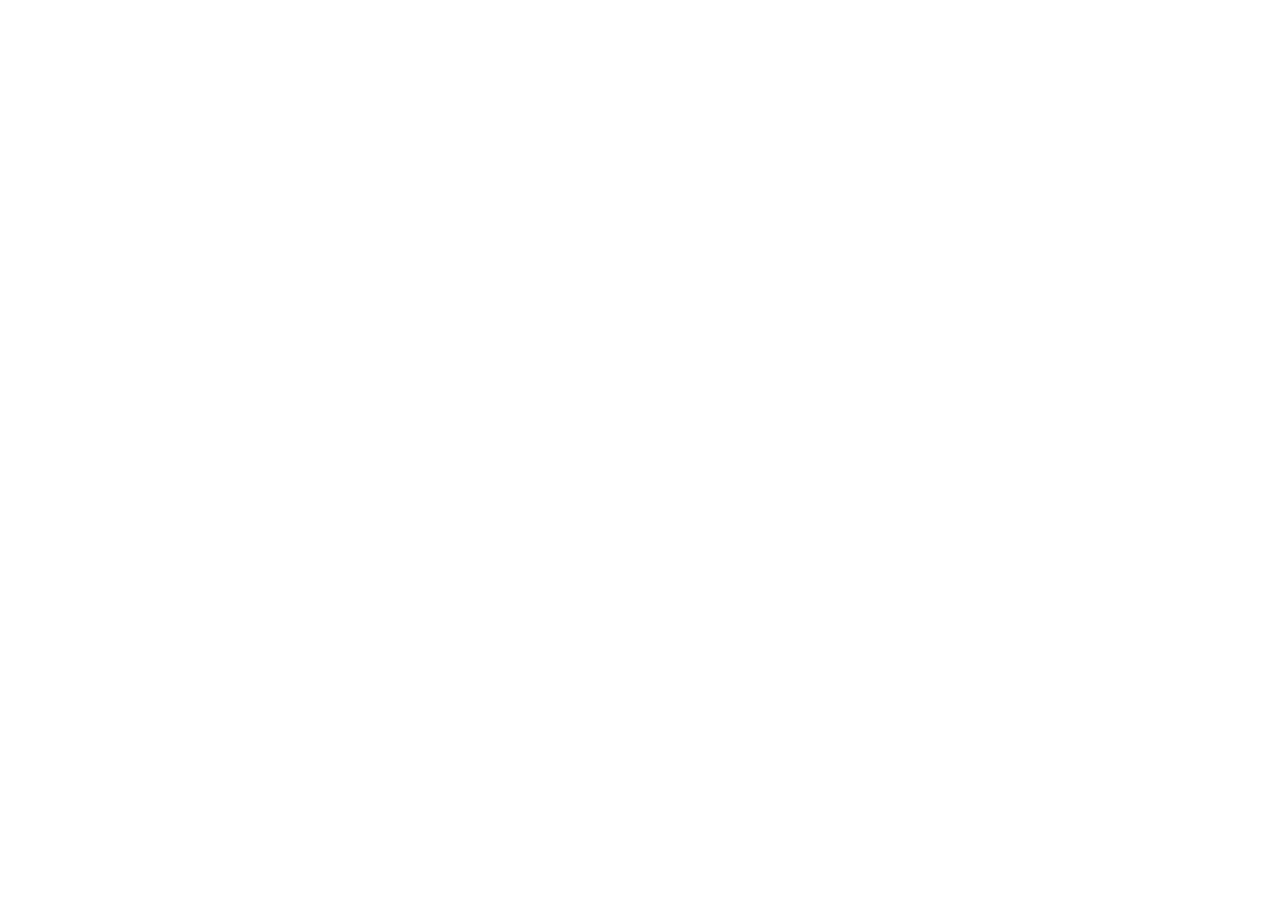
==== index.html @ cc6c56ed "0.0" ====
<!DOCTYPE html>
<html lang="ru">
<head>
    <meta charset="UTF-8">
    <meta name="viewport" content="width=device-width, initial-scale=1.0">
    <title>Document</title>
    <link rel="stylesheet" href="css/global/reset.css">
    <link rel="stylesheet" href="css/global/variables.css">
    <link rel="stylesheet" href="css/global/typography.css">
    <link rel="stylesheet" href="css/global/layout.css">
    <link rel="stylesheet" href="css/global/components.css">
    <link rel="stylesheet" href="css/pages/index.css">
</head>
<body>
    
    <script src="js/global/header.js"></script>
    <script src="js/global/modal.js"></script>
    <script src="js/global/footer.js"></script>
    <script src="js/pages/index.js"></script>
</body>
</html>
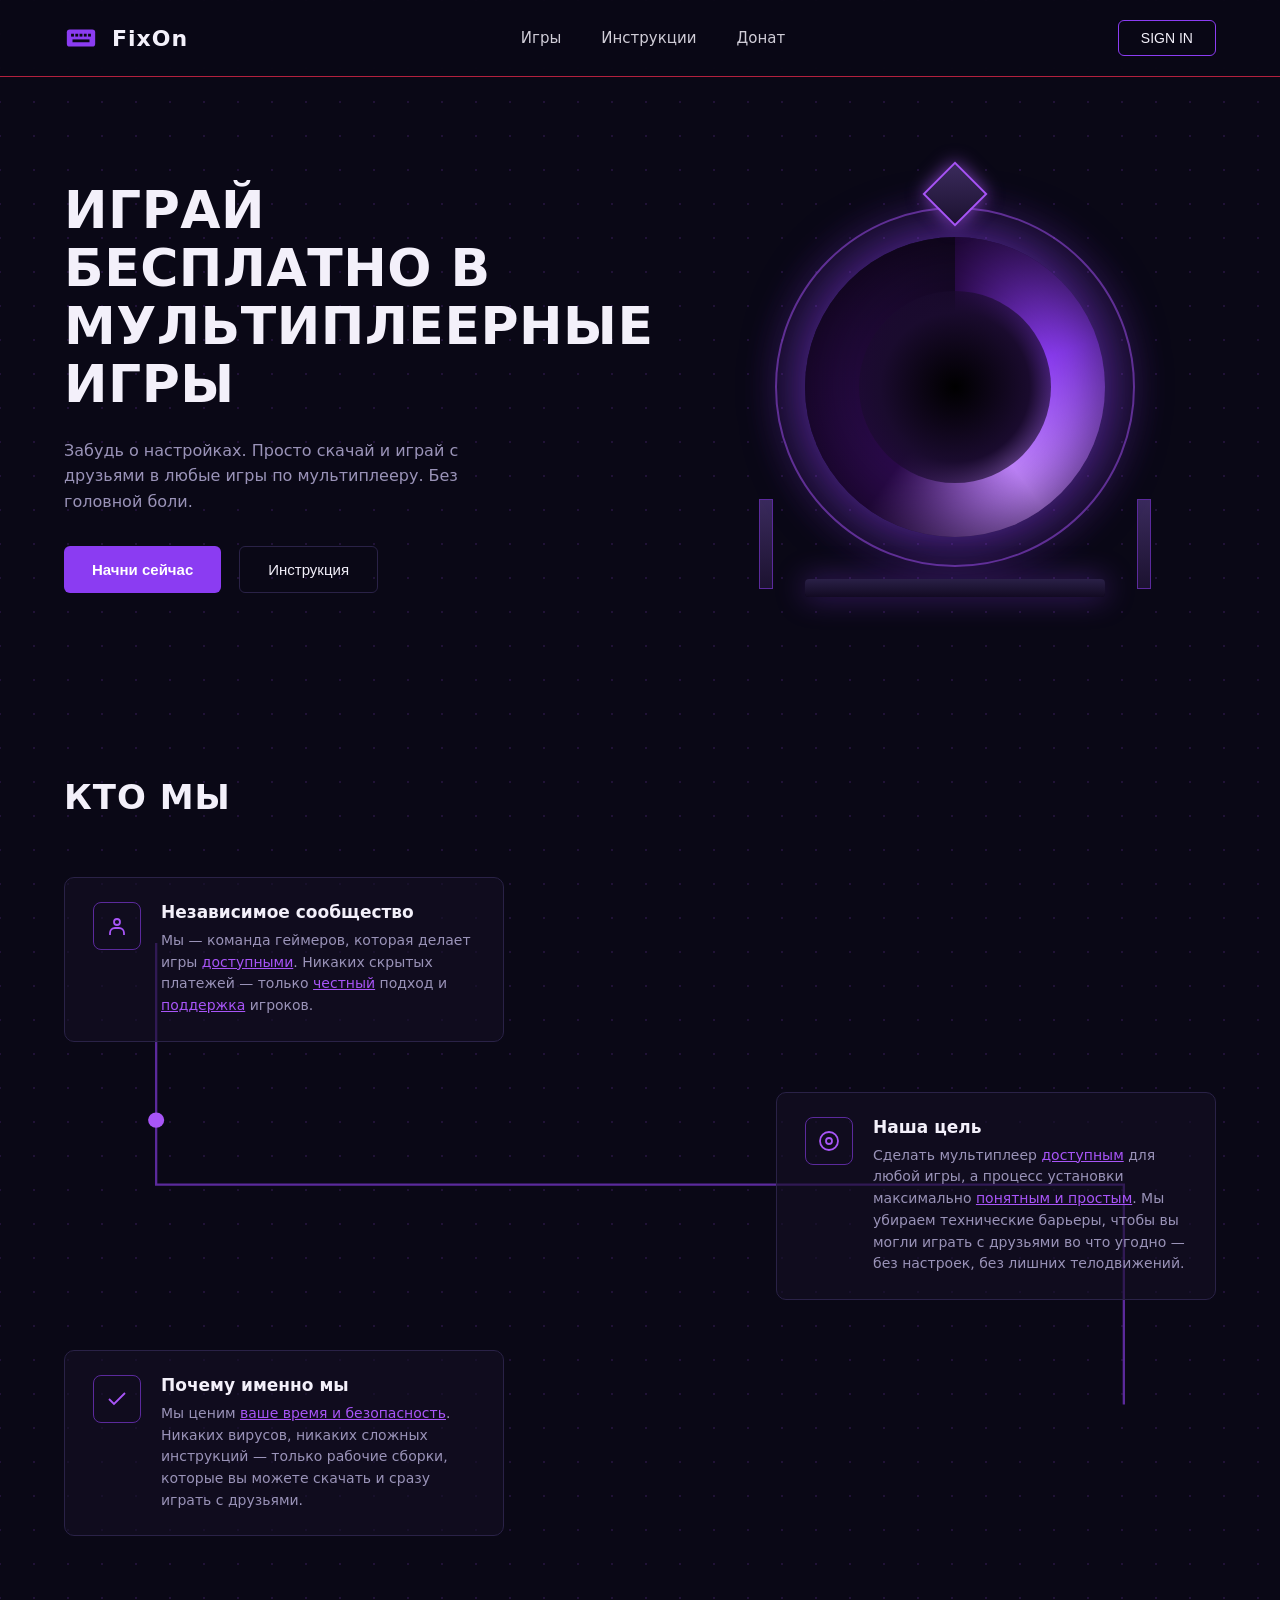
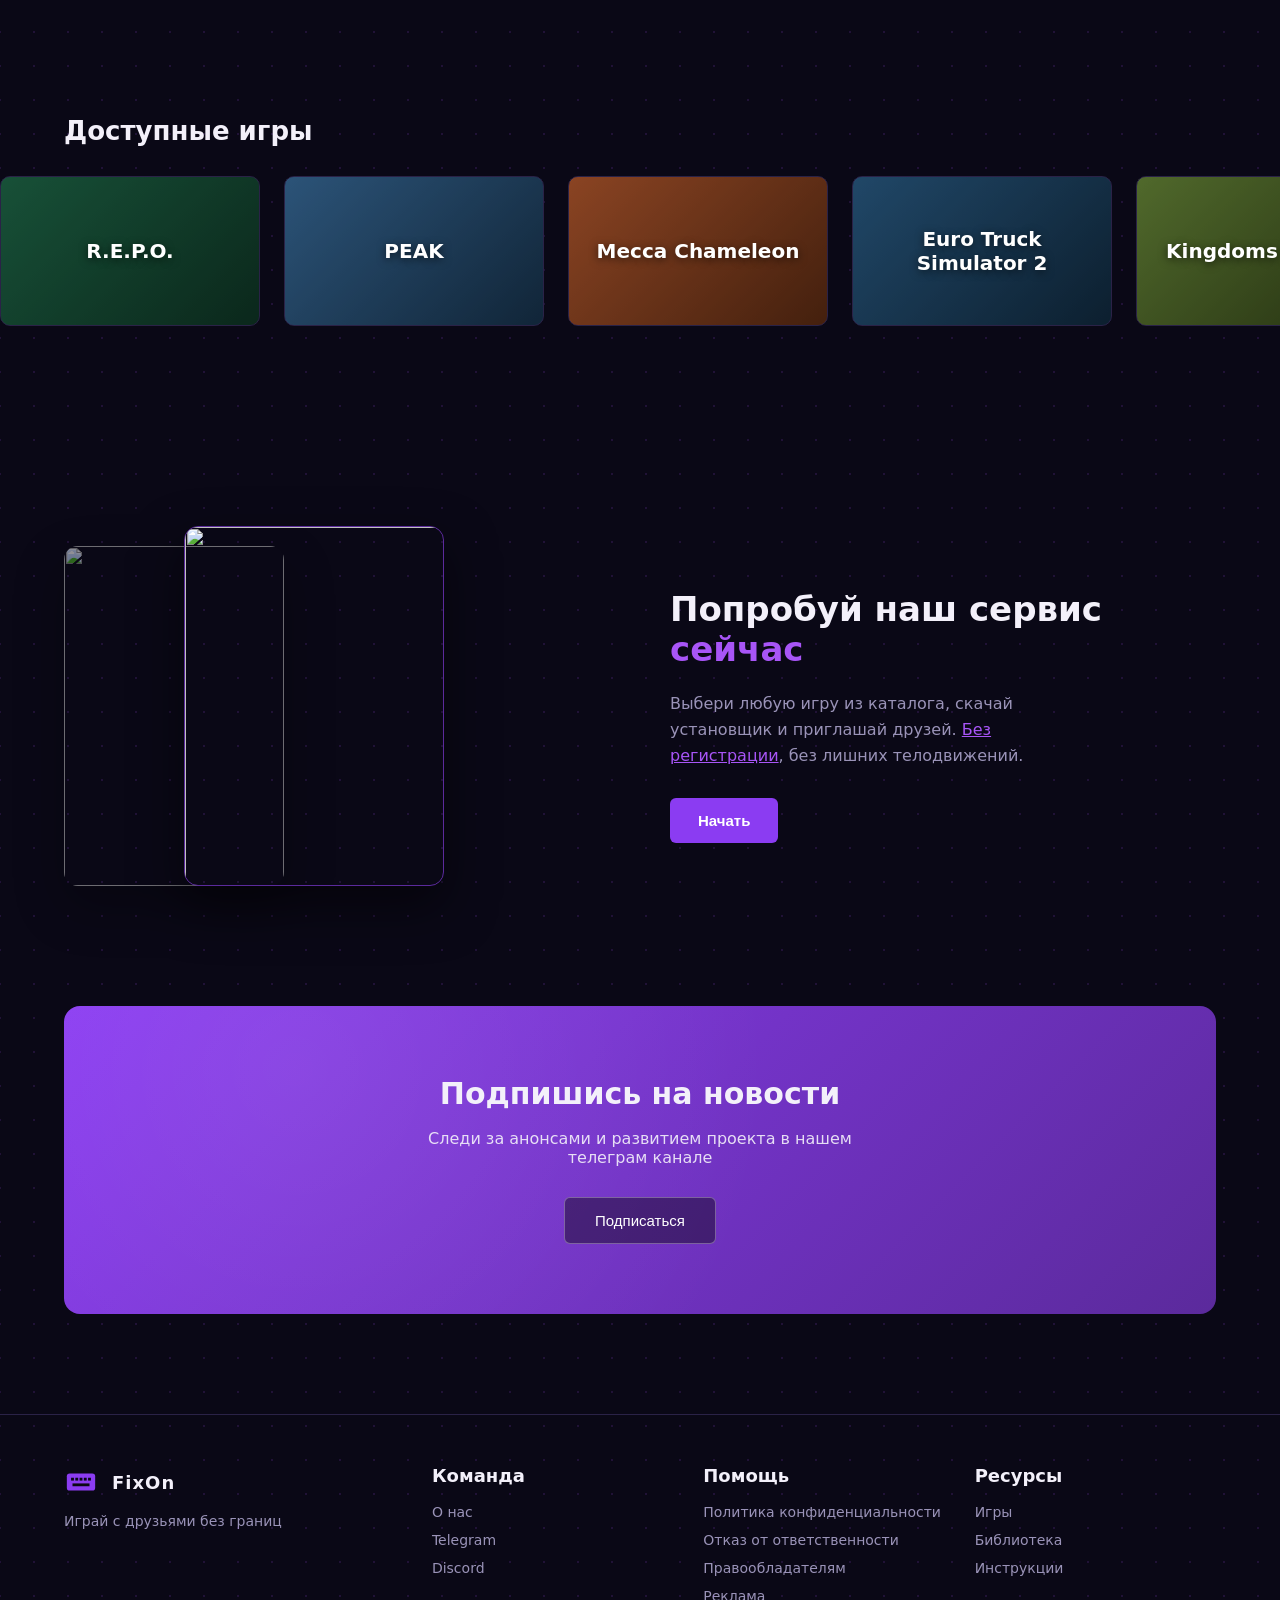
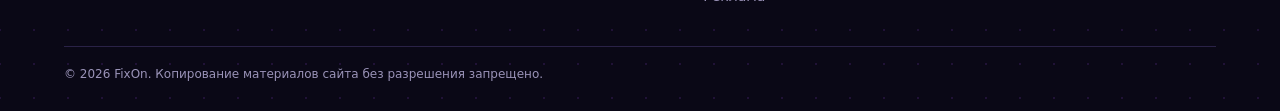
==== commit 7065fb7b: "жоская навайбокенная, баганя хуйня" ====
--- a/index.html
+++ b/index.html
@@ -12,7 +12,645 @@
     <link rel="stylesheet" href="css/pages/index.css">
 </head>
 <body>
-    
+    <!DOCTYPE html>
+<html lang="ru">
+<head>
+<meta charset="UTF-8">
+<meta name="viewport" content="width=device-width, initial-scale=1.0">
+<title>FixOn — Играй бесплатно в мультиплеерные игры</title>
+<style>
+  :root{
+    --bg: #0a0816;
+    --bg-2: #0e0b1f;
+    --purple: #8b3cf2;
+    --purple-bright: #a855f7;
+    --purple-dim: #5b2a9c;
+    --text: #f3f0fa;
+    --text-dim: #9a93b8;
+    --line: #2a2247;
+    --red-line: #b3203e;
+  }
+  *{margin:0;padding:0;box-sizing:border-box;}
+  html{scroll-behavior:smooth;}
+  body{
+    background: var(--bg);
+    color: var(--text);
+    font-family: 'Segoe UI', system-ui, -apple-system, sans-serif;
+    overflow-x:hidden;
+  }
+ 
+  /* ---------- DOT FIELD BACKGROUND ---------- */
+  #dotfield{
+    position:fixed;
+    inset:0;
+    z-index:0;
+    pointer-events:none;
+  }
+ 
+  /* ---------- HEADER ---------- */
+  header{
+    position:sticky;
+    top:0;
+    z-index:50;
+    display:flex;
+    align-items:center;
+    justify-content:space-between;
+    padding:20px 64px;
+    background:rgba(10,8,22,0.85);
+    backdrop-filter: blur(10px);
+    border-bottom:1px solid var(--red-line);
+  }
+  .logo{display:flex;align-items:center;gap:14px;}
+  .logo svg{width:34px;height:34px;}
+  .logo span{font-size:22px;font-weight:700;letter-spacing:1px;}
+  nav{display:flex;gap:40px;}
+  nav a{color:var(--text);text-decoration:none;font-size:15px;opacity:.85;transition:opacity .2s, color .2s;position:relative;}
+  nav a:hover{opacity:1;color:var(--purple-bright);}
+  nav a::after{
+    content:'';position:absolute;left:0;bottom:-6px;width:0;height:1px;background:var(--purple-bright);
+    transition:width .25s ease;
+  }
+  nav a:hover::after{width:100%;}
+  .signin{
+    border:1px solid var(--purple);
+    color:var(--text);
+    padding:9px 22px;
+    border-radius:6px;
+    font-size:14px;
+    background:transparent;
+    cursor:pointer;
+    transition:all .25s ease;
+  }
+  .signin:hover{background:var(--purple); box-shadow:0 0 18px rgba(139,60,242,.6);}
+ 
+  section{position:relative;z-index:1;}
+ 
+  /* ---------- HERO ---------- */
+  .hero{
+    display:grid;
+    grid-template-columns: 1fr 1fr;
+    align-items:center;
+    padding: 100px 64px 60px;
+    gap:40px;
+    max-width:1400px;
+    margin:0 auto;
+  }
+  .hero h1{
+    font-size:52px;
+    line-height:1.12;
+    font-weight:800;
+    letter-spacing:.5px;
+    text-transform:uppercase;
+  }
+  .hero p{
+    margin-top:24px;
+    color:var(--text-dim);
+    font-size:16px;
+    line-height:1.6;
+    max-width:420px;
+  }
+  .hero-buttons{display:flex;gap:18px;margin-top:32px;}
+  .btn-primary{
+    background:var(--purple);
+    color:#fff;
+    border:none;
+    padding:14px 28px;
+    border-radius:6px;
+    font-size:15px;
+    font-weight:600;
+    cursor:pointer;
+    transition:transform .2s, box-shadow .2s;
+  }
+  .btn-primary:hover{transform:translateY(-2px); box-shadow:0 8px 24px rgba(139,60,242,.45);}
+  .btn-secondary{
+    background:transparent;
+    color:var(--text);
+    border:1px solid var(--line);
+    padding:14px 28px;
+    border-radius:6px;
+    font-size:15px;
+    cursor:pointer;
+    transition:border-color .2s, color .2s;
+  }
+  .btn-secondary:hover{border-color:var(--purple-bright); color:var(--purple-bright);}
+ 
+  /* ---------- PORTAL ---------- */
+  .portal-wrap{
+    display:flex;
+    justify-content:center;
+    align-items:center;
+    position:relative;
+  }
+  .portal{
+    width:420px;
+    height:420px;
+    position:relative;
+  }
+  .portal-glow{
+    position:absolute;
+    inset:0;
+    border-radius:50%;
+    background: radial-gradient(circle, rgba(139,60,242,.55) 0%, rgba(139,60,242,.15) 45%, transparent 70%);
+    filter: blur(10px);
+    animation: pulse 4s ease-in-out infinite;
+  }
+  @keyframes pulse{
+    0%,100%{transform:scale(1); opacity:.85;}
+    50%{transform:scale(1.08); opacity:1;}
+  }
+  .portal-ring-outer{
+    position:absolute;
+    inset:30px;
+    border-radius:50%;
+    border:2px solid rgba(168,85,247,.5);
+  }
+  .portal-frame{
+    position:absolute;
+    inset:0;
+    width:100%;
+    height:100%;
+  }
+  .portal-swirl{
+    position:absolute;
+    inset:60px;
+    border-radius:50%;
+    background: conic-gradient(from 0deg, #2a0a4a, #8b3cf2, #c084fc, #2a0a4a 60%, #150826);
+    box-shadow: inset 0 0 60px rgba(0,0,0,.6), 0 0 60px rgba(139,60,242,.6);
+    animation: spin 9s linear infinite;
+  }
+  @keyframes spin{ to{ transform: rotate(360deg); } }
+  .portal-swirl::after{
+    content:'';
+    position:absolute;
+    inset:18%;
+    border-radius:50%;
+    background: radial-gradient(circle, #000 0%, #1a0b2e 55%, transparent 100%);
+  }
+  .portal-diamond{
+    position:absolute;
+    top:-6px; left:50%;
+    width:46px;height:46px;
+    background:linear-gradient(135deg,#3a2a5c,#1c1230);
+    border:2px solid var(--purple-bright);
+    transform:translateX(-50%) rotate(45deg);
+    box-shadow:0 0 18px rgba(168,85,247,.7);
+  }
+  .pillar{
+    position:absolute;
+    width:14px;
+    height:90px;
+    background:linear-gradient(180deg,#3a2a5c,#1c1230);
+    border:1px solid var(--purple-dim);
+    bottom:8px;
+  }
+  .pillar.left{left:14px;}
+  .pillar.right{right:14px;}
+  .base{
+    position:absolute;
+    bottom:0; left:50%;
+    transform:translateX(-50%);
+    width:300px;height:18px;
+    background:linear-gradient(180deg,#2a2047,#120a22);
+    border-radius:4px;
+    box-shadow:0 0 30px rgba(139,60,242,.4);
+  }
+ 
+  /* ---------- WHO WE ARE ---------- */
+  .whoweare{
+    padding:120px 64px;
+    max-width:1300px;
+    margin:0 auto;
+  }
+  .whoweare h2{
+    font-size:34px;
+    font-weight:800;
+    text-transform:uppercase;
+    margin-bottom:60px;
+    letter-spacing:1px;
+  }
+  .who-track{
+    position:relative;
+    display:flex;
+    flex-direction:column;
+    gap:50px;
+  }
+  .who-row{display:flex;align-items:flex-start;gap:20px;}
+  .who-row.right{justify-content:flex-end;}
+  .who-card{
+    background:rgba(20,15,38,.6);
+    border:1px solid var(--line);
+    border-radius:10px;
+    padding:24px 28px;
+    max-width:440px;
+    display:flex;
+    gap:20px;
+    align-items:flex-start;
+    transition:border-color .3s, transform .3s;
+  }
+  .who-card:hover{border-color:var(--purple-bright); transform:translateY(-3px);}
+  .who-icon{
+    width:48px;height:48px;flex:0 0 48px;
+    border-radius:8px;
+    border:1px solid var(--purple-dim);
+    display:flex;align-items:center;justify-content:center;
+    color:var(--purple-bright);
+  }
+  .who-card h3{font-size:17px;margin-bottom:8px;}
+  .who-card p{font-size:14px;color:var(--text-dim);line-height:1.55;}
+  .who-card a{color:var(--purple-bright); text-decoration:underline; cursor:pointer;}
+ 
+  .arrow-svg-wrap{
+    position:absolute;
+    inset:0;
+    pointer-events:none;
+    z-index:-1;
+  }
+  #arrowPath{
+    fill:none;
+    stroke:var(--purple-dim);
+    stroke-width:2;
+  }
+  #arrowMover{
+    transition: none;
+  }
+ 
+  /* ---------- GAME CARDS ---------- */
+  .games-section{
+    padding:60px 0 100px;
+    overflow:hidden;
+  }
+  .games-section h2{
+    padding:0 64px 30px;
+    font-size:26px;
+    font-weight:700;
+  }
+  .carousel-viewport{
+    overflow:hidden;
+    position:relative;
+    width:100%;
+  }
+  .carousel-track{
+    display:flex;
+    gap:24px;
+    width:max-content;
+    animation: scrollLeft 40s linear infinite;
+  }
+  .carousel-viewport:hover .carousel-track{ animation-play-state: paused; }
+  @keyframes scrollLeft{
+    from{ transform:translateX(0); }
+    to{ transform:translateX(-50%); }
+  }
+  .game-card{
+    width:260px;
+    height:150px;
+    border-radius:10px;
+    flex:0 0 auto;
+    display:flex;
+    align-items:center;
+    justify-content:center;
+    font-weight:700;
+    font-size:20px;
+    color:#fff;
+    position:relative;
+    overflow:hidden;
+    border:1px solid var(--line);
+    transition:transform .3s;
+  }
+  .game-card:hover{transform:translateY(-6px) scale(1.02);}
+  .game-card::before{
+    content:'';
+    position:absolute; inset:0;
+    background:rgba(0,0,0,.25);
+  }
+  .game-card span{position:relative; z-index:1; text-align:center; padding:0 12px; text-shadow:0 2px 8px rgba(0,0,0,.6);}
+ 
+  /* ---------- CTA SPLIT ---------- */
+  .cta-split{
+    display:grid;
+    grid-template-columns: 1fr 1fr;
+    gap:60px;
+    padding:100px 64px;
+    max-width:1300px;
+    margin:0 auto;
+    align-items:center;
+  }
+  .cta-images{
+    position:relative;
+    height:380px;
+  }
+  .cta-images img{
+    position:absolute;
+    border-radius:14px;
+    object-fit:cover;
+    box-shadow:0 20px 50px rgba(0,0,0,.5);
+  }
+  .cta-img-1{ width:220px; height:340px; left:0; top:20px; opacity:.55; filter:saturate(1.2);}
+  .cta-img-2{ width:260px; height:360px; left:120px; top:0; border:1px solid var(--purple-dim);}
+  .cta-text h2{font-size:34px; font-weight:800;}
+  .cta-text h2 span{color:var(--purple-bright);}
+  .cta-text p{margin:22px 0 30px; color:var(--text-dim); line-height:1.6; max-width:420px;}
+  .cta-text p a{color:var(--purple-bright); text-decoration:underline;}
+ 
+  /* ---------- NEWSLETTER ---------- */
+  .newsletter{
+    margin:0 64px 100px;
+    background:linear-gradient(135deg, var(--purple) 0%, #5b2a9c 100%);
+    border-radius:16px;
+    padding:70px 40px;
+    text-align:center;
+    position:relative;
+    overflow:hidden;
+  }
+  .newsletter::before{
+    content:'';
+    position:absolute; inset:0;
+    background: radial-gradient(circle at 20% 20%, rgba(255,255,255,.08), transparent 50%);
+  }
+  .newsletter h2{font-size:30px; font-weight:800; position:relative;}
+  .newsletter p{margin:18px 0 30px; opacity:.9; position:relative; max-width:480px; margin-left:auto; margin-right:auto;}
+  .newsletter button{
+    position:relative;
+    background:rgba(0,0,0,.4);
+    color:#fff;
+    border:1px solid rgba(255,255,255,.3);
+    padding:14px 30px;
+    border-radius:6px;
+    cursor:pointer;
+    font-size:15px;
+    transition:background .25s;
+  }
+  .newsletter button:hover{background:rgba(0,0,0,.6);}
+ 
+  /* ---------- FOOTER ---------- */
+  footer{
+    border-top:1px solid var(--line);
+    padding:50px 64px 30px;
+  }
+  .footer-grid{
+    display:grid;
+    grid-template-columns: 1.4fr 1fr 1fr 1fr;
+    gap:30px;
+    max-width:1300px;
+    margin:0 auto 30px;
+  }
+  .footer-grid h4{font-size:18px; margin-bottom:18px;}
+  .footer-grid a{display:block; color:var(--text-dim); text-decoration:none; margin-bottom:12px; font-size:14px; transition:color .2s;}
+  .footer-grid a:hover{color:var(--purple-bright);}
+  .footer-bottom{
+    max-width:1300px;
+    margin:0 auto;
+    font-size:12px;
+    color:var(--text-dim);
+    border-top:1px solid var(--line);
+    padding-top:20px;
+  }
+ 
+  @media (max-width: 900px){
+    .hero{grid-template-columns:1fr; padding:60px 24px;}
+    header{padding:16px 24px;}
+    nav{display:none;}
+    .cta-split{grid-template-columns:1fr; padding:60px 24px;}
+    .footer-grid{grid-template-columns:1fr 1fr;}
+    .portal{width:300px;height:300px;}
+  }
+ 
+  @media (prefers-reduced-motion: reduce){
+    .portal-swirl, .portal-glow, .carousel-track{animation:none !important;}
+  }
+</style>
+</head>
+<body>
+ 
+<canvas id="dotfield"></canvas>
+ 
+<header>
+  <div class="logo">
+    <svg viewBox="0 0 24 24" fill="none"><rect x="2" y="6" width="20" height="12" rx="2" fill="#8b3cf2"/><rect x="5" y="9" width="2" height="2" fill="#0a0816"/><rect x="8" y="9" width="2" height="2" fill="#0a0816"/><rect x="11" y="9" width="2" height="2" fill="#0a0816"/><rect x="14" y="9" width="2" height="2" fill="#0a0816"/><rect x="17" y="9" width="2" height="2" fill="#0a0816"/><rect x="6" y="13" width="12" height="2" fill="#0a0816"/></svg>
+    <span>FixOn</span>
+  </div>
+  <nav>
+    <a href="#">Игры</a>
+    <a href="#">Инструкции</a>
+    <a href="#">Донат</a>
+  </nav>
+  <button class="signin">SIGN IN</button>
+</header>
+ 
+<section class="hero">
+  <div>
+    <h1>Играй<br>бесплатно в<br>мультиплеерные<br>игры</h1>
+    <p>Забудь о настройках. Просто скачай и играй с друзьями в любые игры по мультиплееру. Без головной боли.</p>
+    <div class="hero-buttons">
+      <button class="btn-primary">Начни сейчас</button>
+      <button class="btn-secondary">Инструкция</button>
+    </div>
+  </div>
+  <div class="portal-wrap">
+    <div class="portal">
+      <div class="portal-glow"></div>
+      <div class="pillar left"></div>
+      <div class="pillar right"></div>
+      <div class="portal-ring-outer"></div>
+      <div class="portal-swirl"></div>
+      <div class="portal-diamond"></div>
+      <div class="base"></div>
+    </div>
+  </div>
+</section>
+ 
+<section class="whoweare" id="whoweare">
+  <h2>Кто мы</h2>
+  <div class="who-track" id="whoTrack">
+    <div class="arrow-svg-wrap">
+      <svg width="100%" height="100%" viewBox="0 0 1000 600" preserveAspectRatio="none" style="position:absolute;inset:0;">
+        <path id="arrowPath" d="M 80 60 L 80 280 L 920 280 L 920 480" />
+        <circle id="arrowMover" r="7" fill="#a855f7"/>
+      </svg>
+    </div>
+ 
+    <div class="who-row left">
+      <div class="who-card">
+        <div class="who-icon">
+          <svg width="24" height="24" viewBox="0 0 24 24" fill="none" stroke="currentColor" stroke-width="1.8"><circle cx="12" cy="8" r="3"/><path d="M5 21v-2a5 5 0 0 1 5-5h4a5 5 0 0 1 5 5v2"/></svg>
+        </div>
+        <div>
+          <h3>Независимое сообщество</h3>
+          <p>Мы — команда геймеров, которая делает игры <a>доступными</a>. Никаких скрытых платежей — только <a>честный</a> подход и <a>поддержка</a> игроков.</p>
+        </div>
+      </div>
+    </div>
+ 
+    <div class="who-row right">
+      <div class="who-card">
+        <div class="who-icon">
+          <svg width="24" height="24" viewBox="0 0 24 24" fill="none" stroke="currentColor" stroke-width="1.8"><circle cx="12" cy="12" r="9"/><circle cx="12" cy="12" r="3"/></svg>
+        </div>
+        <div>
+          <h3>Наша цель</h3>
+          <p>Сделать мультиплеер <a>доступным</a> для любой игры, а процесс установки максимально <a>понятным и простым</a>. Мы убираем технические барьеры, чтобы вы могли играть с друзьями во что угодно — без настроек, без лишних телодвижений.</p>
+        </div>
+      </div>
+    </div>
+ 
+    <div class="who-row left">
+      <div class="who-card">
+        <div class="who-icon">
+          <svg width="24" height="24" viewBox="0 0 24 24" fill="none" stroke="currentColor" stroke-width="1.8"><path d="M20 6 9 17l-5-5"/></svg>
+        </div>
+        <div>
+          <h3>Почему именно мы</h3>
+          <p>Мы ценим <a>ваше время и безопасность</a>. Никаких вирусов, никаких сложных инструкций — только рабочие сборки, которые вы можете скачать и сразу играть с друзьями.</p>
+        </div>
+      </div>
+    </div>
+  </div>
+</section>
+ 
+<section class="games-section">
+  <h2>Доступные игры</h2>
+  <div class="carousel-viewport">
+    <div class="carousel-track" id="carouselTrack"></div>
+  </div>
+</section>
+ 
+<section class="cta-split">
+  <div class="cta-images">
+    <img class="cta-img-1" src="https://images.unsplash.com/photo-1534796636912-3b95b3ab5986?w=400&q=80" alt="">
+    <img class="cta-img-2" src="https://images.unsplash.com/photo-1614850523459-c2f4c699c52e?w=400&q=80" alt="">
+  </div>
+  <div class="cta-text">
+    <h2>Попробуй наш сервис<br><span>сейчас</span></h2>
+    <p>Выбери любую игру из каталога, скачай установщик и приглашай друзей. <a>Без регистрации</a>, без лишних телодвижений.</p>
+    <button class="btn-primary">Начать</button>
+  </div>
+</section>
+ 
+<section class="newsletter">
+  <h2>Подпишись на новости</h2>
+  <p>Следи за анонсами и развитием проекта в нашем телеграм канале</p>
+  <button>Подписаться</button>
+</section>
+ 
+<footer>
+  <div class="footer-grid">
+    <div>
+      <div class="logo" style="margin-bottom:14px;">
+        <svg viewBox="0 0 24 24" width="28" height="28" fill="none"><rect x="2" y="6" width="20" height="12" rx="2" fill="#8b3cf2"/><rect x="5" y="9" width="2" height="2" fill="#0a0816"/><rect x="8" y="9" width="2" height="2" fill="#0a0816"/><rect x="11" y="9" width="2" height="2" fill="#0a0816"/><rect x="14" y="9" width="2" height="2" fill="#0a0816"/><rect x="17" y="9" width="2" height="2" fill="#0a0816"/><rect x="6" y="13" width="12" height="2" fill="#0a0816"/></svg>
+        <span style="font-size:18px;font-weight:700;">FixOn</span>
+      </div>
+      <p style="color:var(--text-dim); font-size:14px; max-width:220px;">Играй с друзьями без границ</p>
+    </div>
+    <div>
+      <h4>Команда</h4>
+      <a href="#">О нас</a>
+      <a href="#">Telegram</a>
+      <a href="#">Discord</a>
+    </div>
+    <div>
+      <h4>Помощь</h4>
+      <a href="#">Политика конфиденциальности</a>
+      <a href="#">Отказ от ответственности</a>
+      <a href="#">Правообладателям</a>
+      <a href="#">Реклама</a>
+    </div>
+    <div>
+      <h4>Ресурсы</h4>
+      <a href="#">Игры</a>
+      <a href="#">Библиотека</a>
+      <a href="#">Инструкции</a>
+    </div>
+  </div>
+  <div class="footer-bottom">© 2026 FixOn. Копирование материалов сайта без разрешения запрещено.</div>
+</footer>
+ 
+<script>
+/* ---------- DOT FIELD: reacts to cursor ---------- */
+const canvas = document.getElementById('dotfield');
+const ctx = canvas.getContext('2d');
+let w, h, dots = [];
+const spacing = 34;
+const mouse = {x:-9999, y:-9999};
+ 
+function resize(){
+  w = canvas.width = window.innerWidth;
+  h = canvas.height = document.documentElement.scrollHeight;
+  dots = [];
+  for(let y=0; y<h; y+=spacing){
+    for(let x=0; x<w; x+=spacing){
+      dots.push({x, y, baseR:1.1});
+    }
+  }
+}
+window.addEventListener('resize', resize);
+resize();
+ 
+window.addEventListener('mousemove', (e)=>{
+  mouse.x = e.clientX;
+  mouse.y = e.clientY + window.scrollY;
+});
+window.addEventListener('mouseleave', ()=>{ mouse.x=-9999; mouse.y=-9999; });
+ 
+function draw(){
+  ctx.clearRect(0,0,w,h);
+  for(const d of dots){
+    const dx = d.x - mouse.x;
+    const dy = d.y - mouse.y;
+    const dist = Math.sqrt(dx*dx + dy*dy);
+    const influence = Math.max(0, 1 - dist/160);
+    const r = d.baseR + influence*2.4;
+    const alpha = 0.18 + influence*0.7;
+    ctx.beginPath();
+    ctx.arc(d.x, d.y, r, 0, Math.PI*2);
+    ctx.fillStyle = `rgba(168,85,247,${alpha})`;
+    ctx.fill();
+  }
+  requestAnimationFrame(draw);
+}
+draw();
+ 
+/* ---------- ARROW MOVES ALONG PATH ON SCROLL ---------- */
+const arrowPath = document.getElementById('arrowPath');
+const arrowMover = document.getElementById('arrowMover');
+const whoSection = document.getElementById('whoweare');
+const pathLength = arrowPath.getTotalLength();
+ 
+function updateArrow(){
+  const rect = whoSection.getBoundingClientRect();
+  const vh = window.innerHeight;
+  // progress 0 -> 1 as section moves through viewport
+  let progress = (vh - rect.top) / (rect.height + vh);
+  progress = Math.min(Math.max(progress, 0), 1);
+  const point = arrowPath.getPointAtLength(progress * pathLength);
+  arrowMover.setAttribute('cx', point.x);
+  arrowMover.setAttribute('cy', point.y);
+}
+window.addEventListener('scroll', updateArrow);
+window.addEventListener('resize', updateArrow);
+updateArrow();
+ 
+/* ---------- GAME CARDS CAROUSEL (infinite loop) ---------- */
+const games = [
+  {name:"R.E.P.O.", c1:"#1f6b4a", c2:"#0e3424"},
+  {name:"PEAK", c1:"#3a6fa0", c2:"#16314a"},
+  {name:"Mecca Chameleon", c1:"#b85a2e", c2:"#5a2a12"},
+  {name:"Euro Truck Simulator 2", c1:"#2b5f8a", c2:"#10293e"},
+  {name:"Kingdoms Reborn", c1:"#6b8c3a", c2:"#2e3d15"},
+  {name:"Dying Light", c1:"#444", c2:"#161616"},
+  {name:"Escape the Backrooms", c1:"#7a6a2a", c2:"#332b0e"},
+  {name:"Dice Kingdoms", c1:"#7a3a8a", c2:"#33163e"},
+];
+const track = document.getElementById('carouselTrack');
+function buildCards(){
+  const doubled = [...games, ...games];
+  track.innerHTML = doubled.map(g => `
+    <div class="game-card" style="background:linear-gradient(135deg, ${g.c1}, ${g.c2});">
+      <span>${g.name}</span>
+    </div>
+  `).join('');
+}
+buildCards();
+</script>
+ 
     <script src="js/global/header.js"></script>
     <script src="js/global/modal.js"></script>
     <script src="js/global/footer.js"></script>
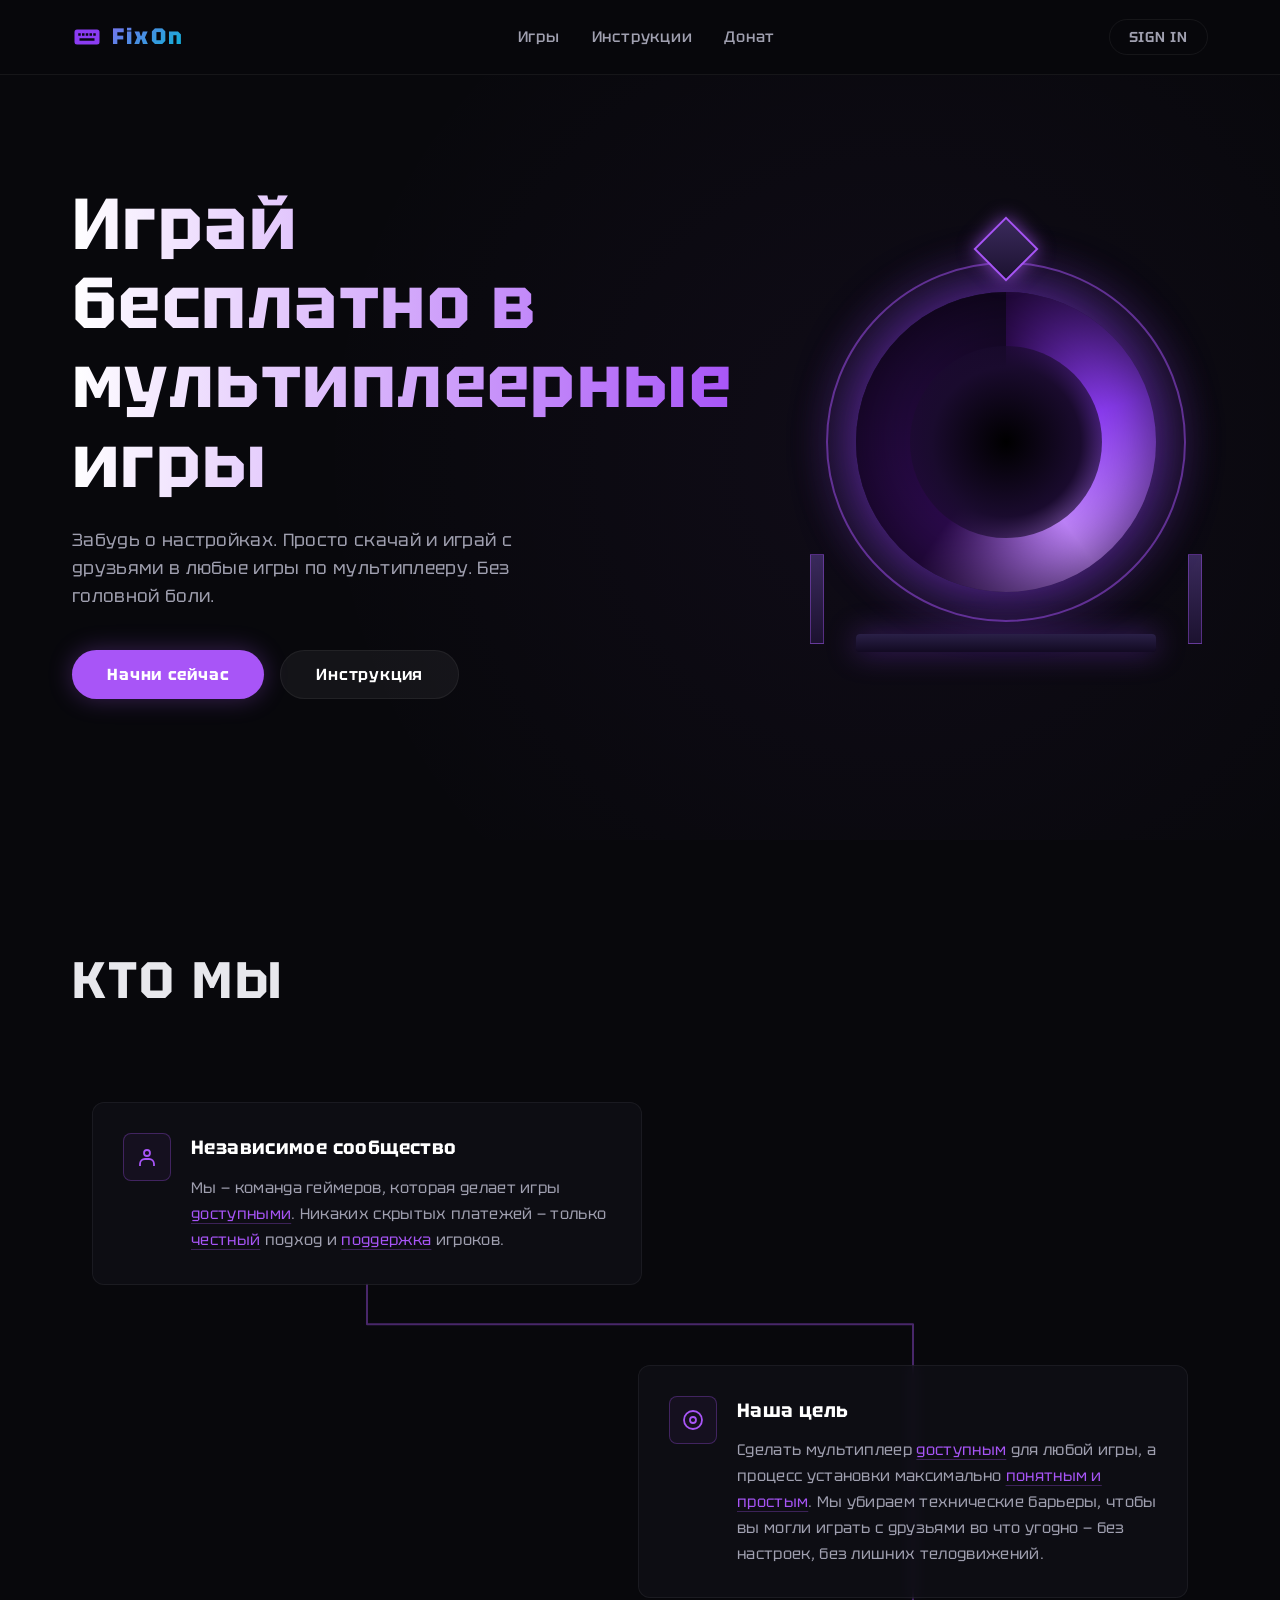
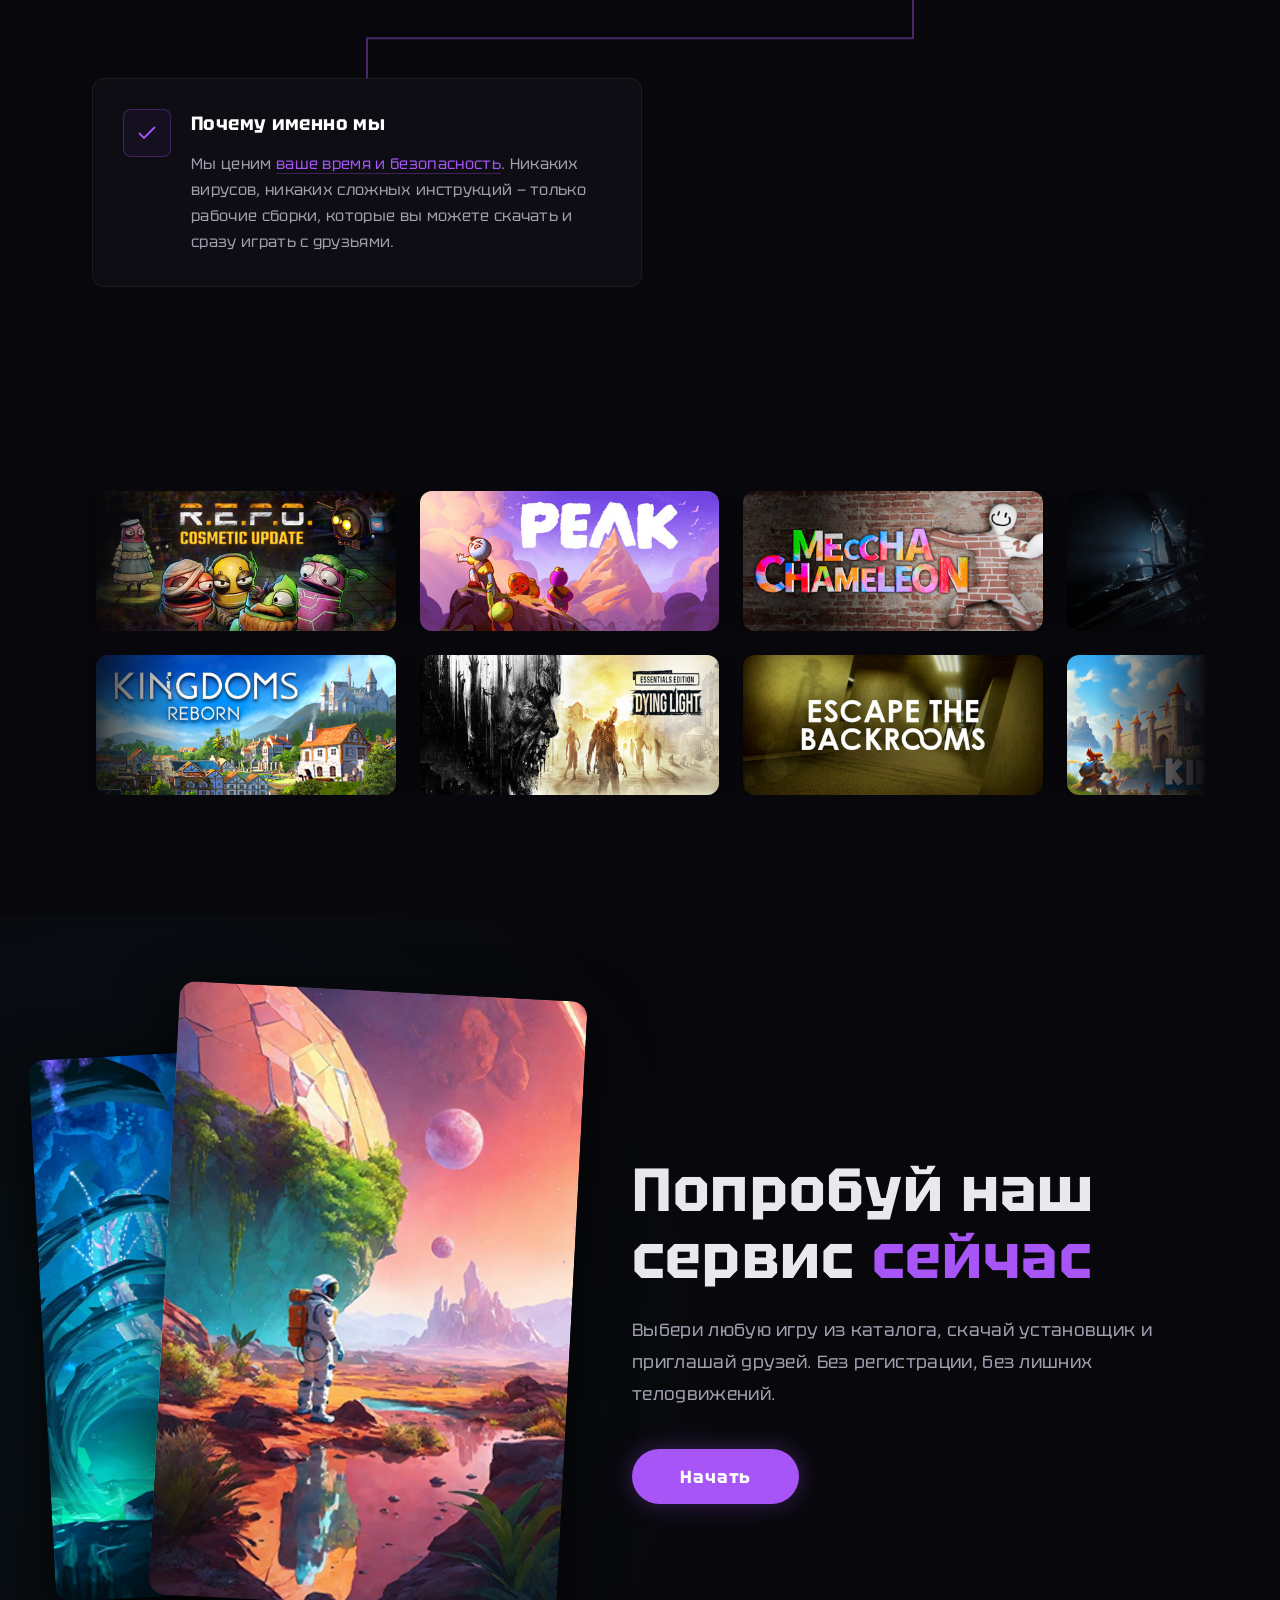
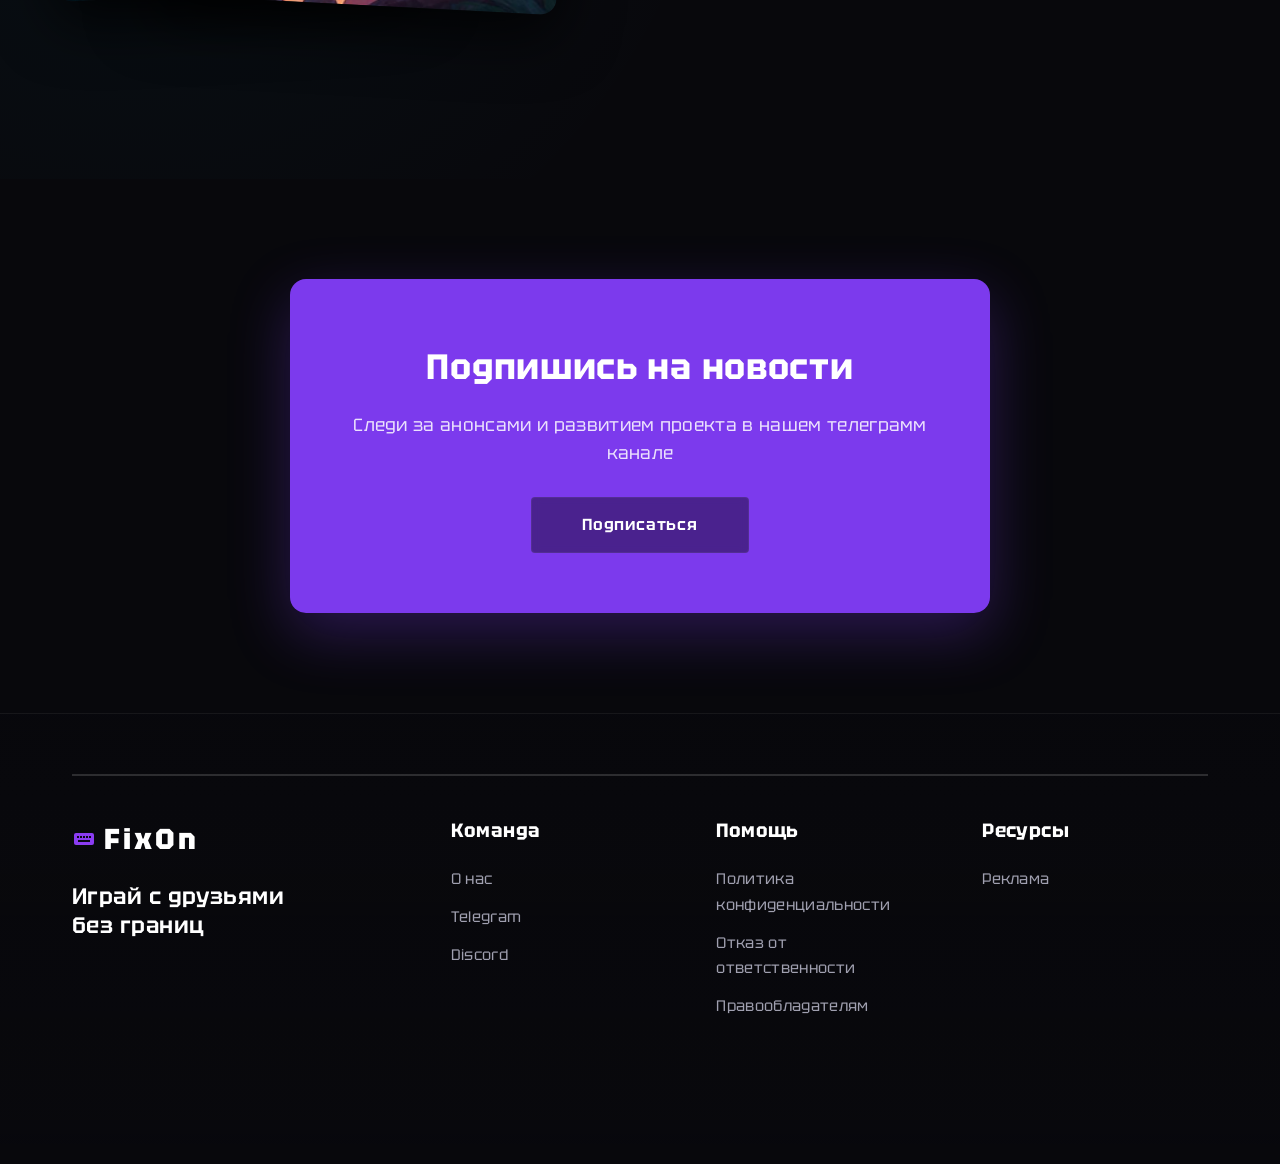
==== commit 804aa1ef: "Закончен index.html. Есть лишний код в js, ХЕДЕР ИНДЕКСА ДОЛЖЕН ОСТАТЬСЯ В index.css, у других будет" ====
--- a/index.html
+++ b/index.html
@@ -3,657 +3,260 @@
 <head>
     <meta charset="UTF-8">
     <meta name="viewport" content="width=device-width, initial-scale=1.0">
-    <title>Document</title>
+    <title>FixOn</title>
     <link rel="stylesheet" href="css/global/reset.css">
     <link rel="stylesheet" href="css/global/variables.css">
     <link rel="stylesheet" href="css/global/typography.css">
     <link rel="stylesheet" href="css/global/layout.css">
     <link rel="stylesheet" href="css/global/components.css">
     <link rel="stylesheet" href="css/pages/index.css">
+    <!-- Подключение шрифта Inter для красоты -->
+    <link rel="preconnect" href="https://fonts.googleapis.com">
+    <link rel="preconnect" href="https://fonts.gstatic.com" crossorigin>
+    <link href="https://fonts.googleapis.com/css2?family=Tektur:wght@400;500;600;700;800;900&display=swap" rel="stylesheet">
 </head>
 <body>
-    <!DOCTYPE html>
-<html lang="ru">
-<head>
-<meta charset="UTF-8">
-<meta name="viewport" content="width=device-width, initial-scale=1.0">
-<title>FixOn — Играй бесплатно в мультиплеерные игры</title>
-<style>
-  :root{
-    --bg: #0a0816;
-    --bg-2: #0e0b1f;
-    --purple: #8b3cf2;
-    --purple-bright: #a855f7;
-    --purple-dim: #5b2a9c;
-    --text: #f3f0fa;
-    --text-dim: #9a93b8;
-    --line: #2a2247;
-    --red-line: #b3203e;
-  }
-  *{margin:0;padding:0;box-sizing:border-box;}
-  html{scroll-behavior:smooth;}
-  body{
-    background: var(--bg);
-    color: var(--text);
-    font-family: 'Segoe UI', system-ui, -apple-system, sans-serif;
-    overflow-x:hidden;
-  }
- 
-  /* ---------- DOT FIELD BACKGROUND ---------- */
-  #dotfield{
-    position:fixed;
-    inset:0;
-    z-index:0;
-    pointer-events:none;
-  }
- 
-  /* ---------- HEADER ---------- */
-  header{
-    position:sticky;
-    top:0;
-    z-index:50;
-    display:flex;
-    align-items:center;
-    justify-content:space-between;
-    padding:20px 64px;
-    background:rgba(10,8,22,0.85);
-    backdrop-filter: blur(10px);
-    border-bottom:1px solid var(--red-line);
-  }
-  .logo{display:flex;align-items:center;gap:14px;}
-  .logo svg{width:34px;height:34px;}
-  .logo span{font-size:22px;font-weight:700;letter-spacing:1px;}
-  nav{display:flex;gap:40px;}
-  nav a{color:var(--text);text-decoration:none;font-size:15px;opacity:.85;transition:opacity .2s, color .2s;position:relative;}
-  nav a:hover{opacity:1;color:var(--purple-bright);}
-  nav a::after{
-    content:'';position:absolute;left:0;bottom:-6px;width:0;height:1px;background:var(--purple-bright);
-    transition:width .25s ease;
-  }
-  nav a:hover::after{width:100%;}
-  .signin{
-    border:1px solid var(--purple);
-    color:var(--text);
-    padding:9px 22px;
-    border-radius:6px;
-    font-size:14px;
-    background:transparent;
-    cursor:pointer;
-    transition:all .25s ease;
-  }
-  .signin:hover{background:var(--purple); box-shadow:0 0 18px rgba(139,60,242,.6);}
- 
-  section{position:relative;z-index:1;}
- 
-  /* ---------- HERO ---------- */
-  .hero{
-    display:grid;
-    grid-template-columns: 1fr 1fr;
-    align-items:center;
-    padding: 100px 64px 60px;
-    gap:40px;
-    max-width:1400px;
-    margin:0 auto;
-  }
-  .hero h1{
-    font-size:52px;
-    line-height:1.12;
-    font-weight:800;
-    letter-spacing:.5px;
-    text-transform:uppercase;
-  }
-  .hero p{
-    margin-top:24px;
-    color:var(--text-dim);
-    font-size:16px;
-    line-height:1.6;
-    max-width:420px;
-  }
-  .hero-buttons{display:flex;gap:18px;margin-top:32px;}
-  .btn-primary{
-    background:var(--purple);
-    color:#fff;
-    border:none;
-    padding:14px 28px;
-    border-radius:6px;
-    font-size:15px;
-    font-weight:600;
-    cursor:pointer;
-    transition:transform .2s, box-shadow .2s;
-  }
-  .btn-primary:hover{transform:translateY(-2px); box-shadow:0 8px 24px rgba(139,60,242,.45);}
-  .btn-secondary{
-    background:transparent;
-    color:var(--text);
-    border:1px solid var(--line);
-    padding:14px 28px;
-    border-radius:6px;
-    font-size:15px;
-    cursor:pointer;
-    transition:border-color .2s, color .2s;
-  }
-  .btn-secondary:hover{border-color:var(--purple-bright); color:var(--purple-bright);}
- 
-  /* ---------- PORTAL ---------- */
-  .portal-wrap{
-    display:flex;
-    justify-content:center;
-    align-items:center;
-    position:relative;
-  }
-  .portal{
-    width:420px;
-    height:420px;
-    position:relative;
-  }
-  .portal-glow{
-    position:absolute;
-    inset:0;
-    border-radius:50%;
-    background: radial-gradient(circle, rgba(139,60,242,.55) 0%, rgba(139,60,242,.15) 45%, transparent 70%);
-    filter: blur(10px);
-    animation: pulse 4s ease-in-out infinite;
-  }
-  @keyframes pulse{
-    0%,100%{transform:scale(1); opacity:.85;}
-    50%{transform:scale(1.08); opacity:1;}
-  }
-  .portal-ring-outer{
-    position:absolute;
-    inset:30px;
-    border-radius:50%;
-    border:2px solid rgba(168,85,247,.5);
-  }
-  .portal-frame{
-    position:absolute;
-    inset:0;
-    width:100%;
-    height:100%;
-  }
-  .portal-swirl{
-    position:absolute;
-    inset:60px;
-    border-radius:50%;
-    background: conic-gradient(from 0deg, #2a0a4a, #8b3cf2, #c084fc, #2a0a4a 60%, #150826);
-    box-shadow: inset 0 0 60px rgba(0,0,0,.6), 0 0 60px rgba(139,60,242,.6);
-    animation: spin 9s linear infinite;
-  }
-  @keyframes spin{ to{ transform: rotate(360deg); } }
-  .portal-swirl::after{
-    content:'';
-    position:absolute;
-    inset:18%;
-    border-radius:50%;
-    background: radial-gradient(circle, #000 0%, #1a0b2e 55%, transparent 100%);
-  }
-  .portal-diamond{
-    position:absolute;
-    top:-6px; left:50%;
-    width:46px;height:46px;
-    background:linear-gradient(135deg,#3a2a5c,#1c1230);
-    border:2px solid var(--purple-bright);
-    transform:translateX(-50%) rotate(45deg);
-    box-shadow:0 0 18px rgba(168,85,247,.7);
-  }
-  .pillar{
-    position:absolute;
-    width:14px;
-    height:90px;
-    background:linear-gradient(180deg,#3a2a5c,#1c1230);
-    border:1px solid var(--purple-dim);
-    bottom:8px;
-  }
-  .pillar.left{left:14px;}
-  .pillar.right{right:14px;}
-  .base{
-    position:absolute;
-    bottom:0; left:50%;
-    transform:translateX(-50%);
-    width:300px;height:18px;
-    background:linear-gradient(180deg,#2a2047,#120a22);
-    border-radius:4px;
-    box-shadow:0 0 30px rgba(139,60,242,.4);
-  }
- 
-  /* ---------- WHO WE ARE ---------- */
-  .whoweare{
-    padding:120px 64px;
-    max-width:1300px;
-    margin:0 auto;
-  }
-  .whoweare h2{
-    font-size:34px;
-    font-weight:800;
-    text-transform:uppercase;
-    margin-bottom:60px;
-    letter-spacing:1px;
-  }
-  .who-track{
-    position:relative;
-    display:flex;
-    flex-direction:column;
-    gap:50px;
-  }
-  .who-row{display:flex;align-items:flex-start;gap:20px;}
-  .who-row.right{justify-content:flex-end;}
-  .who-card{
-    background:rgba(20,15,38,.6);
-    border:1px solid var(--line);
-    border-radius:10px;
-    padding:24px 28px;
-    max-width:440px;
-    display:flex;
-    gap:20px;
-    align-items:flex-start;
-    transition:border-color .3s, transform .3s;
-  }
-  .who-card:hover{border-color:var(--purple-bright); transform:translateY(-3px);}
-  .who-icon{
-    width:48px;height:48px;flex:0 0 48px;
-    border-radius:8px;
-    border:1px solid var(--purple-dim);
-    display:flex;align-items:center;justify-content:center;
-    color:var(--purple-bright);
-  }
-  .who-card h3{font-size:17px;margin-bottom:8px;}
-  .who-card p{font-size:14px;color:var(--text-dim);line-height:1.55;}
-  .who-card a{color:var(--purple-bright); text-decoration:underline; cursor:pointer;}
- 
-  .arrow-svg-wrap{
-    position:absolute;
-    inset:0;
-    pointer-events:none;
-    z-index:-1;
-  }
-  #arrowPath{
-    fill:none;
-    stroke:var(--purple-dim);
-    stroke-width:2;
-  }
-  #arrowMover{
-    transition: none;
-  }
- 
-  /* ---------- GAME CARDS ---------- */
-  .games-section{
-    padding:60px 0 100px;
-    overflow:hidden;
-  }
-  .games-section h2{
-    padding:0 64px 30px;
-    font-size:26px;
-    font-weight:700;
-  }
-  .carousel-viewport{
-    overflow:hidden;
-    position:relative;
-    width:100%;
-  }
-  .carousel-track{
-    display:flex;
-    gap:24px;
-    width:max-content;
-    animation: scrollLeft 40s linear infinite;
-  }
-  .carousel-viewport:hover .carousel-track{ animation-play-state: paused; }
-  @keyframes scrollLeft{
-    from{ transform:translateX(0); }
-    to{ transform:translateX(-50%); }
-  }
-  .game-card{
-    width:260px;
-    height:150px;
-    border-radius:10px;
-    flex:0 0 auto;
-    display:flex;
-    align-items:center;
-    justify-content:center;
-    font-weight:700;
-    font-size:20px;
-    color:#fff;
-    position:relative;
-    overflow:hidden;
-    border:1px solid var(--line);
-    transition:transform .3s;
-  }
-  .game-card:hover{transform:translateY(-6px) scale(1.02);}
-  .game-card::before{
-    content:'';
-    position:absolute; inset:0;
-    background:rgba(0,0,0,.25);
-  }
-  .game-card span{position:relative; z-index:1; text-align:center; padding:0 12px; text-shadow:0 2px 8px rgba(0,0,0,.6);}
- 
-  /* ---------- CTA SPLIT ---------- */
-  .cta-split{
-    display:grid;
-    grid-template-columns: 1fr 1fr;
-    gap:60px;
-    padding:100px 64px;
-    max-width:1300px;
-    margin:0 auto;
-    align-items:center;
-  }
-  .cta-images{
-    position:relative;
-    height:380px;
-  }
-  .cta-images img{
-    position:absolute;
-    border-radius:14px;
-    object-fit:cover;
-    box-shadow:0 20px 50px rgba(0,0,0,.5);
-  }
-  .cta-img-1{ width:220px; height:340px; left:0; top:20px; opacity:.55; filter:saturate(1.2);}
-  .cta-img-2{ width:260px; height:360px; left:120px; top:0; border:1px solid var(--purple-dim);}
-  .cta-text h2{font-size:34px; font-weight:800;}
-  .cta-text h2 span{color:var(--purple-bright);}
-  .cta-text p{margin:22px 0 30px; color:var(--text-dim); line-height:1.6; max-width:420px;}
-  .cta-text p a{color:var(--purple-bright); text-decoration:underline;}
- 
-  /* ---------- NEWSLETTER ---------- */
-  .newsletter{
-    margin:0 64px 100px;
-    background:linear-gradient(135deg, var(--purple) 0%, #5b2a9c 100%);
-    border-radius:16px;
-    padding:70px 40px;
-    text-align:center;
-    position:relative;
-    overflow:hidden;
-  }
-  .newsletter::before{
-    content:'';
-    position:absolute; inset:0;
-    background: radial-gradient(circle at 20% 20%, rgba(255,255,255,.08), transparent 50%);
-  }
-  .newsletter h2{font-size:30px; font-weight:800; position:relative;}
-  .newsletter p{margin:18px 0 30px; opacity:.9; position:relative; max-width:480px; margin-left:auto; margin-right:auto;}
-  .newsletter button{
-    position:relative;
-    background:rgba(0,0,0,.4);
-    color:#fff;
-    border:1px solid rgba(255,255,255,.3);
-    padding:14px 30px;
-    border-radius:6px;
-    cursor:pointer;
-    font-size:15px;
-    transition:background .25s;
-  }
-  .newsletter button:hover{background:rgba(0,0,0,.6);}
- 
-  /* ---------- FOOTER ---------- */
-  footer{
-    border-top:1px solid var(--line);
-    padding:50px 64px 30px;
-  }
-  .footer-grid{
-    display:grid;
-    grid-template-columns: 1.4fr 1fr 1fr 1fr;
-    gap:30px;
-    max-width:1300px;
-    margin:0 auto 30px;
-  }
-  .footer-grid h4{font-size:18px; margin-bottom:18px;}
-  .footer-grid a{display:block; color:var(--text-dim); text-decoration:none; margin-bottom:12px; font-size:14px; transition:color .2s;}
-  .footer-grid a:hover{color:var(--purple-bright);}
-  .footer-bottom{
-    max-width:1300px;
-    margin:0 auto;
-    font-size:12px;
-    color:var(--text-dim);
-    border-top:1px solid var(--line);
-    padding-top:20px;
-  }
- 
-  @media (max-width: 900px){
-    .hero{grid-template-columns:1fr; padding:60px 24px;}
-    header{padding:16px 24px;}
-    nav{display:none;}
-    .cta-split{grid-template-columns:1fr; padding:60px 24px;}
-    .footer-grid{grid-template-columns:1fr 1fr;}
-    .portal{width:300px;height:300px;}
-  }
- 
-  @media (prefers-reduced-motion: reduce){
-    .portal-swirl, .portal-glow, .carousel-track{animation:none !important;}
-  }
-</style>
-</head>
-<body>
- 
-<canvas id="dotfield"></canvas>
- 
-<header>
-  <div class="logo">
-    <svg viewBox="0 0 24 24" fill="none"><rect x="2" y="6" width="20" height="12" rx="2" fill="#8b3cf2"/><rect x="5" y="9" width="2" height="2" fill="#0a0816"/><rect x="8" y="9" width="2" height="2" fill="#0a0816"/><rect x="11" y="9" width="2" height="2" fill="#0a0816"/><rect x="14" y="9" width="2" height="2" fill="#0a0816"/><rect x="17" y="9" width="2" height="2" fill="#0a0816"/><rect x="6" y="13" width="12" height="2" fill="#0a0816"/></svg>
-    <span>FixOn</span>
-  </div>
-  <nav>
-    <a href="#">Игры</a>
-    <a href="#">Инструкции</a>
-    <a href="#">Донат</a>
-  </nav>
-  <button class="signin">SIGN IN</button>
-</header>
- 
-<section class="hero">
-  <div>
-    <h1>Играй<br>бесплатно в<br>мультиплеерные<br>игры</h1>
-    <p>Забудь о настройках. Просто скачай и играй с друзьями в любые игры по мультиплееру. Без головной боли.</p>
-    <div class="hero-buttons">
-      <button class="btn-primary">Начни сейчас</button>
-      <button class="btn-secondary">Инструкция</button>
+    
+    <!-- Прелоадер -->
+    <div class="preloader" id="preloader">
+        <div class="preloader__brain">🧠</div>
+        <div class="preloader__text">FixOn</div>
+        <div class="preloader__progress">
+            <div class="preloader__bar" id="preload-bar"></div>
+        </div>
     </div>
-  </div>
-  <div class="portal-wrap">
-    <div class="portal">
-      <div class="portal-glow"></div>
-      <div class="pillar left"></div>
-      <div class="pillar right"></div>
-      <div class="portal-ring-outer"></div>
-      <div class="portal-swirl"></div>
-      <div class="portal-diamond"></div>
-      <div class="base"></div>
-    </div>
-  </div>
-</section>
- 
-<section class="whoweare" id="whoweare">
-  <h2>Кто мы</h2>
-  <div class="who-track" id="whoTrack">
-    <div class="arrow-svg-wrap">
-      <svg width="100%" height="100%" viewBox="0 0 1000 600" preserveAspectRatio="none" style="position:absolute;inset:0;">
-        <path id="arrowPath" d="M 80 60 L 80 280 L 920 280 L 920 480" />
-        <circle id="arrowMover" r="7" fill="#a855f7"/>
-      </svg>
-    </div>
- 
-    <div class="who-row left">
-      <div class="who-card">
-        <div class="who-icon">
-          <svg width="24" height="24" viewBox="0 0 24 24" fill="none" stroke="currentColor" stroke-width="1.8"><circle cx="12" cy="8" r="3"/><path d="M5 21v-2a5 5 0 0 1 5-5h4a5 5 0 0 1 5 5v2"/></svg>
-        </div>
-        <div>
-          <h3>Независимое сообщество</h3>
-          <p>Мы — команда геймеров, которая делает игры <a>доступными</a>. Никаких скрытых платежей — только <a>честный</a> подход и <a>поддержка</a> игроков.</p>
-        </div>
-      </div>
-    </div>
- 
-    <div class="who-row right">
-      <div class="who-card">
-        <div class="who-icon">
-          <svg width="24" height="24" viewBox="0 0 24 24" fill="none" stroke="currentColor" stroke-width="1.8"><circle cx="12" cy="12" r="9"/><circle cx="12" cy="12" r="3"/></svg>
-        </div>
-        <div>
-          <h3>Наша цель</h3>
-          <p>Сделать мультиплеер <a>доступным</a> для любой игры, а процесс установки максимально <a>понятным и простым</a>. Мы убираем технические барьеры, чтобы вы могли играть с друзьями во что угодно — без настроек, без лишних телодвижений.</p>
-        </div>
-      </div>
-    </div>
- 
-    <div class="who-row left">
-      <div class="who-card">
-        <div class="who-icon">
-          <svg width="24" height="24" viewBox="0 0 24 24" fill="none" stroke="currentColor" stroke-width="1.8"><path d="M20 6 9 17l-5-5"/></svg>
-        </div>
-        <div>
-          <h3>Почему именно мы</h3>
-          <p>Мы ценим <a>ваше время и безопасность</a>. Никаких вирусов, никаких сложных инструкций — только рабочие сборки, которые вы можете скачать и сразу играть с друзьями.</p>
-        </div>
-      </div>
-    </div>
-  </div>
-</section>
- 
-<section class="games-section">
-  <h2>Доступные игры</h2>
-  <div class="carousel-viewport">
-    <div class="carousel-track" id="carouselTrack"></div>
-  </div>
-</section>
- 
-<section class="cta-split">
-  <div class="cta-images">
-    <img class="cta-img-1" src="https://images.unsplash.com/photo-1534796636912-3b95b3ab5986?w=400&q=80" alt="">
-    <img class="cta-img-2" src="https://images.unsplash.com/photo-1614850523459-c2f4c699c52e?w=400&q=80" alt="">
-  </div>
-  <div class="cta-text">
-    <h2>Попробуй наш сервис<br><span>сейчас</span></h2>
-    <p>Выбери любую игру из каталога, скачай установщик и приглашай друзей. <a>Без регистрации</a>, без лишних телодвижений.</p>
-    <button class="btn-primary">Начать</button>
-  </div>
-</section>
- 
-<section class="newsletter">
-  <h2>Подпишись на новости</h2>
-  <p>Следи за анонсами и развитием проекта в нашем телеграм канале</p>
-  <button>Подписаться</button>
-</section>
- 
-<footer>
-  <div class="footer-grid">
-    <div>
-      <div class="logo" style="margin-bottom:14px;">
-        <svg viewBox="0 0 24 24" width="28" height="28" fill="none"><rect x="2" y="6" width="20" height="12" rx="2" fill="#8b3cf2"/><rect x="5" y="9" width="2" height="2" fill="#0a0816"/><rect x="8" y="9" width="2" height="2" fill="#0a0816"/><rect x="11" y="9" width="2" height="2" fill="#0a0816"/><rect x="14" y="9" width="2" height="2" fill="#0a0816"/><rect x="17" y="9" width="2" height="2" fill="#0a0816"/><rect x="6" y="13" width="12" height="2" fill="#0a0816"/></svg>
-        <span style="font-size:18px;font-weight:700;">FixOn</span>
-      </div>
-      <p style="color:var(--text-dim); font-size:14px; max-width:220px;">Играй с друзьями без границ</p>
-    </div>
-    <div>
-      <h4>Команда</h4>
-      <a href="#">О нас</a>
-      <a href="#">Telegram</a>
-      <a href="#">Discord</a>
-    </div>
-    <div>
-      <h4>Помощь</h4>
-      <a href="#">Политика конфиденциальности</a>
-      <a href="#">Отказ от ответственности</a>
-      <a href="#">Правообладателям</a>
-      <a href="#">Реклама</a>
-    </div>
-    <div>
-      <h4>Ресурсы</h4>
-      <a href="#">Игры</a>
-      <a href="#">Библиотека</a>
-      <a href="#">Инструкции</a>
-    </div>
-  </div>
-  <div class="footer-bottom">© 2026 FixOn. Копирование материалов сайта без разрешения запрещено.</div>
-</footer>
- 
-<script>
-/* ---------- DOT FIELD: reacts to cursor ---------- */
-const canvas = document.getElementById('dotfield');
-const ctx = canvas.getContext('2d');
-let w, h, dots = [];
-const spacing = 34;
-const mouse = {x:-9999, y:-9999};
- 
-function resize(){
-  w = canvas.width = window.innerWidth;
-  h = canvas.height = document.documentElement.scrollHeight;
-  dots = [];
-  for(let y=0; y<h; y+=spacing){
-    for(let x=0; x<w; x+=spacing){
-      dots.push({x, y, baseR:1.1});
-    }
-  }
-}
-window.addEventListener('resize', resize);
-resize();
- 
-window.addEventListener('mousemove', (e)=>{
-  mouse.x = e.clientX;
-  mouse.y = e.clientY + window.scrollY;
-});
-window.addEventListener('mouseleave', ()=>{ mouse.x=-9999; mouse.y=-9999; });
- 
-function draw(){
-  ctx.clearRect(0,0,w,h);
-  for(const d of dots){
-    const dx = d.x - mouse.x;
-    const dy = d.y - mouse.y;
-    const dist = Math.sqrt(dx*dx + dy*dy);
-    const influence = Math.max(0, 1 - dist/160);
-    const r = d.baseR + influence*2.4;
-    const alpha = 0.18 + influence*0.7;
-    ctx.beginPath();
-    ctx.arc(d.x, d.y, r, 0, Math.PI*2);
-    ctx.fillStyle = `rgba(168,85,247,${alpha})`;
-    ctx.fill();
-  }
-  requestAnimationFrame(draw);
-}
-draw();
- 
-/* ---------- ARROW MOVES ALONG PATH ON SCROLL ---------- */
-const arrowPath = document.getElementById('arrowPath');
-const arrowMover = document.getElementById('arrowMover');
-const whoSection = document.getElementById('whoweare');
-const pathLength = arrowPath.getTotalLength();
- 
-function updateArrow(){
-  const rect = whoSection.getBoundingClientRect();
-  const vh = window.innerHeight;
-  // progress 0 -> 1 as section moves through viewport
-  let progress = (vh - rect.top) / (rect.height + vh);
-  progress = Math.min(Math.max(progress, 0), 1);
-  const point = arrowPath.getPointAtLength(progress * pathLength);
-  arrowMover.setAttribute('cx', point.x);
-  arrowMover.setAttribute('cy', point.y);
-}
-window.addEventListener('scroll', updateArrow);
-window.addEventListener('resize', updateArrow);
-updateArrow();
- 
-/* ---------- GAME CARDS CAROUSEL (infinite loop) ---------- */
-const games = [
-  {name:"R.E.P.O.", c1:"#1f6b4a", c2:"#0e3424"},
-  {name:"PEAK", c1:"#3a6fa0", c2:"#16314a"},
-  {name:"Mecca Chameleon", c1:"#b85a2e", c2:"#5a2a12"},
-  {name:"Euro Truck Simulator 2", c1:"#2b5f8a", c2:"#10293e"},
-  {name:"Kingdoms Reborn", c1:"#6b8c3a", c2:"#2e3d15"},
-  {name:"Dying Light", c1:"#444", c2:"#161616"},
-  {name:"Escape the Backrooms", c1:"#7a6a2a", c2:"#332b0e"},
-  {name:"Dice Kingdoms", c1:"#7a3a8a", c2:"#33163e"},
-];
-const track = document.getElementById('carouselTrack');
-function buildCards(){
-  const doubled = [...games, ...games];
-  track.innerHTML = doubled.map(g => `
-    <div class="game-card" style="background:linear-gradient(135deg, ${g.c1}, ${g.c2});">
-      <span>${g.name}</span>
-    </div>
-  `).join('');
-}
-buildCards();
-</script>
- 
+    
+    <!-- Хедер -->
+    <header id="header">
+        <div class="container header-container">
+            <div class="logo">
+                <svg viewBox="0 0 24 24" fill="none"><rect x="2" y="6" width="20" height="12" rx="2" fill="#8b3cf2"/><rect x="5" y="9" width="2" height="2" fill="#0a0816"/><rect x="8" y="9" width="2" height="2" fill="#0a0816"/><rect x="11" y="9" width="2" height="2" fill="#0a0816"/><rect x="14" y="9" width="2" height="2" fill="#0a0816"/><rect x="17" y="9" width="2" height="2" fill="#0a0816"/><rect x="6" y="13" width="12" height="2" fill="#0a0816"/></svg>
+                <span>FixOn</span>
+            </div>
+            <nav>
+                <a href="store.html">Игры</a>
+                <a href="#">Инструкции</a>
+                <a href="#">Донат</a>
+            </nav>
+            <button class="signin">SIGN IN</button>
+        </div>
+    </header>
+
+    <!-- Главная секция -->
+    <section class="hero reveal">
+        <div class="container hero-content">
+            <div class="hero-text">
+                <h1>Играй<br>бесплатно в<br>мультиплеерные<br>игры</h1>
+                <p>Забудь о настройках. Просто скачай и играй с друзьями в любые игры по мультиплееру. Без головной боли.</p>
+                <div class="hero-buttons">
+                    <button class="btn-primary">Начни сейчас</button>
+                    <button class="btn-secondary">Инструкция</button>
+                </div>
+            </div>
+            <div class="portal-wrap">
+                <div class="portal">
+                    <div class="portal-glow"></div>
+                    <div class="pillar left"></div>
+                    <div class="pillar right"></div>
+                    <div class="portal-ring-outer"></div>
+                    <div class="portal-swirl"></div>
+                    <div class="portal-diamond"></div>
+                    <div class="base"></div>
+                </div>
+            </div>
+        </div>
+    </section>
+
+        <!-- Секция "Кто мы" -->
+    <section class="whoweare reveal" id="whoweare">
+        <div class="container">
+            <div class="who-header">
+                <h2>Кто мы</h2>
+            </div>
+            
+            <div class="who-track" id="whoTrack">
+                <!-- Фоновый SVG с линией -->
+                <div class="arrow-svg-wrap">
+                    <svg id="arrowSvg" width="100%" height="100%" viewBox="0 0 1000 600" style="position:absolute; inset:0; width:100%; height:100%;">
+                        <!-- Сама линия -->
+                        <path id="arrowPath" fill="none" stroke="#a855f7" stroke-width="2" stroke-linejoin="round" stroke-linecap="round" />
+                        <!-- Кругляшок в конце -->
+                        <circle id="arrowMover" r="5" fill="#a855f7" style="filter: drop-shadow(0 0 6px rgba(168, 85, 247, 0.8));"/>
+                    </svg>
+                </div>
+            
+                <div class="who-row left">
+                    <div class="who-card">
+                        <div class="who-icon">
+                            <svg width="24" height="24" viewBox="0 0 24 24" fill="none" stroke="currentColor" stroke-width="1.8"><circle cx="12" cy="8" r="3"/><path d="M5 21v-2a5 5 0 0 1 5-5h4a5 5 0 0 1 5 5v2"/></svg>
+                        </div>
+                        <div class="who-text">
+                            <h3>Независимое сообщество</h3>
+                            <p>Мы — команда геймеров, которая делает игры <span class="highlight-purple">доступными</span>. Никаких скрытых платежей — только <span class="highlight-purple">честный</span> подход и <span class="highlight-purple">поддержка</span> игроков.</p>
+                        </div>
+                    </div>
+                </div>
+            
+                <div class="who-row right">
+                    <div class="who-card">
+                        <div class="who-icon">
+                            <svg width="24" height="24" viewBox="0 0 24 24" fill="none" stroke="currentColor" stroke-width="1.8"><circle cx="12" cy="12" r="9"/><circle cx="12" cy="12" r="3"/></svg>
+                        </div>
+                        <div class="who-text">
+                            <h3>Наша цель</h3>
+                            <p>Сделать мультиплеер <span class="highlight-purple">доступным</span> для любой игры, а процесс установки максимально <span class="highlight-purple">понятным и простым</span>. Мы убираем технические барьеры, чтобы вы могли играть с друзьями во что угодно — без настроек, без лишних телодвижений.</p>
+                        </div>
+                    </div>
+                </div>
+            
+                <div class="who-row left">
+                    <div class="who-card">
+                        <div class="who-icon">
+                            <svg width="24" height="24" viewBox="0 0 24 24" fill="none" stroke="currentColor" stroke-width="1.8"><path d="M20 6 9 17l-5-5"/></svg>
+                        </div>
+                        <div class="who-text">
+                            <h3>Почему именно мы</h3>
+                            <p>Мы ценим <span class="highlight-purple">ваше время и безопасность</span>. Никаких вирусов, никаких сложных инструкций — только рабочие сборки, которые вы можете скачать и сразу играть с друзьями.</p>
+                        </div>
+                    </div>
+                </div>
+            </div>
+        </div>
+    </section>
+
+    <!-- Секция "Игры" (Двойная бесконечная карусель) -->
+    <section class="games_slide reveal">
+        <div class="container">
+            
+            <!-- ВЕРХНИЙ РЯД (Едет ВЛЕВО) -->
+            <div class="marquee-row marquee-left">
+                <div class="marquee-track">
+                    <!-- Первый набор картинок -->
+                    <img src="img/image 3.png" alt="Game 1">
+                    <img src="img/image 5.png" alt="Game 2">
+                    <img src="img/image 7.png" alt="Game 3">
+                    <img src="img/image 108.png" alt="Game 4">
+                    <img src="img/image 11.png" alt="Game 5">
+                    <!-- Дублирующий набор для бесконечности -->
+                    <img src="img/image 3.png" alt="Game 1">
+                    <img src="img/image 5.png" alt="Game 2">
+                    <img src="img/image 7.png" alt="Game 3">
+                    <img src="img/image 108.png" alt="Game 4">
+                    <img src="img/image 11.png" alt="Game 5">
+                </div>
+            </div>
+
+            <!-- НИЖНИЙ РЯД (Едет ВПРАВО) -->
+            <div class="marquee-row marquee-right">
+                <div class="marquee-track">
+                    <!-- Первый набор картинок -->
+                    <img src="img/image 4.png" alt="Game 6">
+                    <img src="img/image 6.png" alt="Game 7">
+                    <img src="img/image 8.png" alt="Game 8">
+                    <img src="img/image 10.png" alt="Game 9">
+                    <img src="img/image 9.png" alt="Game 10">
+                    <!-- Дублирующий набор для бесконечности -->
+                    <img src="img/image 4.png" alt="Game 6">
+                    <img src="img/image 6.png" alt="Game 7">
+                    <img src="img/image 8.png" alt="Game 8">
+                    <img src="img/image 10.png" alt="Game 9">
+                    <img src="img/image 9.png" alt="Game 10">
+                </div>
+            </div>
+
+        </div>
+    </section>
+
+    <!-- Секция "Попробуй сейчас" с НАЛОЖЕННЫМИ КАРТИНКАМИ -->
+    <section class="zaziv reveal">
+        <div class="container zaziv-content">
+            <div class="image-stack-wrapper">
+                <!-- Задняя картинка (синяя) -->
+                <div class="image-back">
+                    <!-- Замените src на путь к вашей синей картинке -->
+                    <img src="img/back.png" alt="Back">
+                </div>
+                
+                <!-- Передняя картинка (оранжевая) -->
+                <div class="image-front">
+                    <!-- Замените src на путь к вашей оранжевой картинке -->
+                    <img src="img/front.png" alt="Front">
+                </div>
+            </div>
+            
+            <div class="zaziv-text">
+                <h2>Попробуй наш сервис <span class="highlight">сейчас</span></h2>
+                <p>Выбери любую игру из каталога, скачай установщик и приглашай друзей. Без регистрации, без лишних телодвижений.</p>
+                <button class="btn-primary btn-large">Начать</button>
+            </div>
+        </div>
+    </section>
+
+        <!-- Секция Подписки (CTA) -->
+    <section class="cta-section reveal">
+        <div class="container cta-container">
+            <div class="cta-box">
+                <h2>Подпишись на новости</h2>
+                <p>Следи за анонсами и развитием проекта в нашем телеграмм канале</p>
+                <a href="#" class="cta-btn">Подписаться</a>
+            </div>
+        </div>
+    </section>
+
+    <!-- Футер -->
+    <footer class="footer reveal">
+        <div class="container footer-container">
+            <!-- Линия разделитель -->
+            <div class="footer-divider"></div>
+            
+            <div class="footer-content">
+                <!-- Левая колонка -->
+                <div class="footer-col branding reveal reveal-delay-1">
+                    <div class="footer-logo">
+                        <svg viewBox="0 0 24 24" fill="none" style="width:24px; height:24px; margin-right:8px;"><rect x="2" y="6" width="20" height="12" rx="2" fill="#8b3cf2"/><rect x="5" y="9" width="2" height="2" fill="#0a0816"/><rect x="8" y="9" width="2" height="2" fill="#0a0816"/><rect x="11" y="9" width="2" height="2" fill="#0a0816"/><rect x="14" y="9" width="2" height="2" fill="#0a0816"/><rect x="17" y="9" width="2" height="2" fill="#0a0816"/><rect x="6" y="13" width="12" height="2" fill="#0a0816"/></svg>
+                        <span>FixOn</span>
+                    </div>
+                    <p class="footer-slogan">Играй с друзьями<br>без границ</p>
+                </div>
+
+                <!-- Средние колонки -->
+                <div class="footer-col reveal reveal-delay-1">
+                    <h4>Команда</h4>
+                    <ul>
+                        <li><a href="#">О нас</a></li>
+                        <li><a href="https://t.me/FixOnGame">Telegram</a></li>
+                        <li><a href="#">Discord</a></li>
+                    </ul>
+                </div>
+
+                <div class="footer-col reveal reveal-delay-1">
+                    <h4>Помощь</h4>
+                    <ul>
+                        <li><a href="#">Политика<br>конфиденциальности</a></li>
+                        <li><a href="#">Отказ от<br>ответственности</a></li>
+                        <li><a href="#">Правообладателям</a></li>
+                    </ul>
+                </div>
+
+                <div class="footer-col reveal reveal-delay-1">
+                    <h4>Ресурсы</h4>
+                    <ul>
+                        <li><a href="#">Реклама</a></li>
+                    </ul>
+                </div>
+            </div>
+
+            <!-- Нижняя часть футера (копирайт) -->
+            <div class="footer-bottom reveal reveal-delay-1">
+                <p>©2026 FixOn. Использование материалов сайта без разрешения запрещено.</p>
+            </div>
+        </div>
+    </footer>
+
+    <!-- Скрипты -->
+    <script src="js/global/footer.js"></script>
     <script src="js/global/header.js"></script>
     <script src="js/global/modal.js"></script>
-    <script src="js/global/footer.js"></script>
     <script src="js/pages/index.js"></script>
 </body>
 </html>
--- a/css/global/variables.css
+++ b/css/global/variables.css
@@ -0,0 +1,18 @@
+/* ПЕРЕМЕННЫЕ */
+:root {
+    --bg: #08080c;
+    --bg-secondary: #0d0d14;
+    --surface: #111118;
+    --surface-hover: #16161f;
+    --border: rgba(255, 255, 255, 0.06);
+    --border-hover: rgba(255, 255, 255, 0.12);
+    --text: #e8e8ed;
+    --text-secondary: #a0a0b0; /* Чуть светлее для читаемости Tektur */
+    --accent: #a855f7;
+    --accent2: #06b6d4;
+    --gradient: linear-gradient(135deg, var(--accent), var(--accent2));
+    --gradient-reverse: linear-gradient(135deg, var(--accent2), var(--accent));
+    --radius: 16px;
+    --radius-sm: 10px;
+    --transition: 0.4s cubic-bezier(0.25, 0.1, 0.25, 1);
+}
--- a/css/global/layout.css
+++ b/css/global/layout.css
@@ -0,0 +1,113 @@
+/* ФУТЕР */
+.footer {
+    background: linear-gradient(to bottom, rgba(8, 8, 12, 0.7), rgba(8, 8, 12, 0.95)), url('img/Rectangle\ 20.png');
+    background-size: cover;
+    background-position: center 30%;
+    padding: 60px 0 30px;
+    position: relative;
+    border-top: 1px solid var(--border);
+}
+
+.footer-container {
+    max-width: 1200px;
+    margin: 0 auto;
+    padding: 0 2rem;
+}
+
+/* Линия разделитель */
+.footer-divider {
+    width: 100%;
+    height: 2px;
+    background: rgba(255, 255, 255, 0.15);
+    margin-bottom: 40px;
+}
+
+.footer-content {
+    display: grid;
+    grid-template-columns: 1.5fr 1fr 1fr 1fr;
+    gap: 40px;
+    margin-bottom: 50px;
+}
+
+/* Колонки */
+.footer-col h4 {
+    color: #fff;
+    font-size: 1.2rem;
+    font-weight: 700;
+    margin-bottom: 20px;
+    letter-spacing: 0.02em;
+}
+
+.footer-col ul {
+    list-style: none;
+    padding: 0;
+    display: flex;
+    flex-direction: column;
+    gap: 12px;
+}
+
+.footer-col ul li a {
+    color: var(--text-secondary);
+    font-size: 0.95rem;
+    transition: color 0.3s ease;
+    text-decoration: none;
+    line-height: 1.4;
+}
+.footer-col ul li a:hover {
+    color: var(--accent);
+}
+
+/* Лого и слоган */
+.footer-logo {
+    display: flex;
+    align-items: center;
+    font-weight: 800;
+    font-size: 1.8rem;
+    letter-spacing: 0.1em;
+    color: #fff;
+    margin-bottom: 20px;
+}
+.footer-logo svg { flex-shrink: 0; }
+
+.footer-slogan {
+    font-size: 1.4rem;
+    color: #fff;
+    font-weight: 600;
+    line-height: 1.3;
+    letter-spacing: 0.02em;
+}
+
+/* Нижняя часть */
+.footer-bottom {
+    border-top: 1px solid rgba(255, 255, 255, 0.05);
+    padding-top: 25px;
+    display: flex;
+    justify-content: flex-start;
+}
+
+.footer-bottom p {
+    color: rgba(255, 255, 255, 0.3);
+    font-size: 0.75rem;
+    letter-spacing: 0.05em;
+}
+
+/* АДАПТИВ ФУТЕРА (Мобильные) */
+@media (max-width: 1024px) {
+    .footer-content {
+        grid-template-columns: 1fr 1fr;
+    }
+}
+
+@media (max-width: 768px) {
+    .cta-box {
+        padding: 40px 20px;
+    }
+    .cta-box h2 { font-size: 1.8rem; }
+    
+    .footer-content {
+        grid-template-columns: 1fr;
+        gap: 30px;
+    }
+    .footer-slogan { font-size: 1.2rem; }
+    .footer-bottom { justify-content: center; text-align: center; }
+}
--- a/css/pages/index.css
+++ b/css/pages/index.css
@@ -0,0 +1,644 @@
+/* ПРЕЛОАДЕР */
+.preloader {
+    position: fixed;
+    inset: 0;
+    background: var(--bg);
+    z-index: 9998;
+    display: flex;
+    flex-direction: column;
+    align-items: center;
+    justify-content: center;
+    transition: opacity 0.8s, visibility 0.8s;
+    gap: 1.5rem;
+}
+.preloader--hidden {
+    opacity: 0;
+    visibility: hidden;
+}
+.preloader__brain { font-size: 4rem; animation: preloader-pulse 1.5s ease-in-out infinite; }
+@keyframes preloader-pulse {
+    0%, 100% { transform: scale(1); }
+    50% { transform: scale(1.2); }
+}
+.preloader__text {
+    font-family: 'Tektur', sans-serif;
+    font-size: 1.2rem; /* Сделал чуть крупнее */
+    font-weight: 600;
+    color: var(--text-secondary);
+    letter-spacing: 0.15em;
+}
+.preloader__progress {
+    width: 200px;
+    height: 2px;
+    background: var(--border);
+    border-radius: 1px;
+    overflow: hidden;
+}
+.preloader__bar {
+    width: 0%;
+    height: 100%;
+    background: var(--gradient);
+    animation: preload 1.5s ease-in-out forwards 0.3s;
+}
+@keyframes preload { to { width: 100%; } }
+
+/* ХЕДЕР */
+header {
+    padding: 1.2rem 0;
+    background: rgba(8, 8, 12, 0.85);
+    backdrop-filter: blur(10px);
+    position: sticky;
+    top: 0;
+    z-index: 100;
+    border-bottom: 1px solid var(--border);
+}
+
+.header-container {
+    display: flex;
+    justify-content: space-between;
+    align-items: center;
+}
+
+.logo {
+    display: flex;
+    align-items: center;
+    gap: 10px;
+    font-weight: 800;
+    font-size: 1.4rem;
+    letter-spacing: 0.1em;
+    background: var(--gradient);
+    -webkit-background-clip: text;
+    -webkit-text-fill-color: transparent;
+}
+.logo svg { width: 30px; height: 30px; }
+
+nav {
+    display: flex;
+    gap: 2rem;
+}
+nav a {
+    color: var(--text-secondary);
+    font-weight: 500;
+    font-size: 0.95rem;
+    letter-spacing: 0.05em;
+}
+nav a:hover { color: #fff; }
+
+.signin {
+    background: transparent;
+    color: var(--text-secondary);
+    border: 1px solid var(--border);
+    padding: 0.5rem 1.2rem;
+    border-radius: 50px;
+    font-family: 'Tektur', sans-serif;
+    font-weight: 600;
+    font-size: 0.9rem;
+    cursor: pointer;
+    transition: var(--transition);
+    letter-spacing: 0.05em;
+}
+.signin:hover {
+    border-color: var(--accent);
+    color: #fff;
+    box-shadow: 0 0 15px rgba(168, 85, 247, 0.2);
+}
+
+/* ГЕРОЙ СЕКЦИЯ (ПОРТАЛ) */
+.hero {
+    padding: 4rem 0 6rem;
+    min-height: 85vh;
+    display: flex;
+    align-items: center;
+    background: radial-gradient(circle at 70% 50%, rgba(168, 85, 247, 0.05), transparent 60%);
+}
+
+.hero-content {
+    display: grid;
+    grid-template-columns: 1fr 1fr;
+    gap: 4rem;
+    align-items: center;
+}
+
+.hero-text h1 {
+    font-size: 4.5rem;
+    font-weight: 700;
+    line-height: 1.1;
+    margin-bottom: 1.5rem;
+    letter-spacing: 0.02em;
+    background: linear-gradient(to right, #fff, #a855f7);
+    -webkit-background-clip: text;
+    -webkit-text-fill-color: transparent;
+}
+.hero-text p {
+    color: var(--text-secondary);
+    font-size: 1.1rem;
+    max-width: 500px;
+    margin-bottom: 2.5rem;
+    font-weight: 400;
+}
+.hero-buttons {
+    display: flex;
+    gap: 1rem;
+}
+
+.btn-primary {
+    background: var(--accent);
+    color: #fff;
+    border: none;
+    padding: 0.8rem 2.2rem;
+    border-radius: 50px;
+    font-family: 'Tektur', sans-serif;
+    font-weight: 700;
+    font-size: 1rem;
+    cursor: pointer;
+    transition: var(--transition);
+    box-shadow: 0 0 25px rgba(168, 85, 247, 0.3);
+    letter-spacing: 0.05em;
+}
+.btn-primary:hover {
+    transform: translateY(-3px);
+    box-shadow: 0 0 40px rgba(168, 85, 247, 0.5);
+}
+
+.btn-secondary {
+    background: rgba(255,255,255,0.05);
+    color: #fff;
+    border: 1px solid var(--border);
+    padding: 0.8rem 2.2rem;
+    border-radius: 50px;
+    font-family: 'Tektur', sans-serif;
+    font-weight: 600;
+    font-size: 1rem;
+    cursor: pointer;
+    transition: var(--transition);
+    letter-spacing: 0.05em;
+}
+.btn-secondary:hover {
+    background: rgba(255,255,255,0.1);
+    border-color: var(--text-secondary);
+}
+
+.portal-wrap{
+    display:flex;
+    justify-content:center;
+    align-items:center;
+    position:relative;
+}
+.portal{
+    width:420px;
+    height:420px;
+    position:relative;
+}
+.portal-glow{
+    position:absolute;
+    inset:0;
+    border-radius:50%;
+    background: radial-gradient(circle, rgba(139,60,242,.55) 0%, rgba(139,60,242,.15) 45%, transparent 70%);
+    filter: blur(10px);
+    animation: pulse 4s ease-in-out infinite;
+}
+@keyframes pulse{
+    0%,100%{transform:scale(1); opacity:.85;}
+    50%{transform:scale(1.08); opacity:1;}
+}
+.portal-ring-outer{
+    position:absolute;
+    inset:30px;
+    border-radius:50%;
+    border:2px solid rgba(168,85,247,.5);
+}
+.portal-swirl{
+    position:absolute;
+    inset:60px;
+    border-radius:50%;
+    background: conic-gradient(from 0deg, #2a0a4a, #8b3cf2, #c084fc, #2a0a4a 60%, #150826);
+    box-shadow: inset 0 0 60px rgba(0,0,0,.6), 0 0 60px rgba(139,60,242,.6);
+    animation: spin 9s linear infinite;
+}
+@keyframes spin{ to{ transform: rotate(360deg); } }
+.portal-swirl::after{
+    content:'';
+    position:absolute;
+    inset:18%;
+    border-radius:50%;
+    background: radial-gradient(circle, #000 0%, #1a0b2e 55%, transparent 100%);
+}
+.portal-diamond{
+    position:absolute;
+    top:-6px; left:50%;
+    width:46px;height:46px;
+    background:linear-gradient(135deg,#3a2a5c,#1c1230);
+    border:2px solid var(--accent);
+    transform:translateX(-50%) rotate(45deg);
+    box-shadow:0 0 18px rgba(168,85,247,.7);
+}
+.pillar{
+    position:absolute;
+    width:14px;
+    height:90px;
+    background:linear-gradient(180deg,#3a2a5c,#1c1230);
+    border:1px solid rgba(168,85,247,0.4);
+    bottom:8px;
+}
+.pillar.left{left:14px;}
+.pillar.right{right:14px;}
+.base{
+    position:absolute;
+    bottom:0; left:50%;
+    transform:translateX(-50%);
+    width:300px;height:18px;
+    background:linear-gradient(180deg,#2a2047,#120a22);
+    border-radius:4px;
+    box-shadow:0 0 30px rgba(139,60,242,.4);
+}
+
+/* СЕКЦИЯ "КТО МЫ" */
+.whoweare {
+    padding: 100px 0 120px;
+    position: relative;
+    overflow: hidden;
+}
+
+.whoweare .container {
+    max-width: 1200px;
+}
+
+.who-header {
+    display: flex;
+    align-items: center;
+    gap: 20px;
+    margin-bottom: 60px;
+}
+.who-header h2 {
+    font-size: 3.2rem;
+    font-weight: 700;
+    letter-spacing: 0.05em;
+    margin: 0;
+    text-transform: uppercase;
+}
+.header-dots {
+    display: flex;
+    gap: 10px;
+}
+.header-dots span {
+    width: 8px;
+    height: 8px;
+    background: #a855f7;
+    border-radius: 50%;
+    opacity: 0.3;
+}
+.header-dots span:nth-child(1) { opacity: 1; }
+.header-dots span:nth-child(2) { opacity: 0.7; }
+.header-dots span:nth-child(3) { opacity: 0.4; }
+
+.who-track {
+    position: relative;
+    display: flex;
+    flex-direction: column;
+    gap: 80px;
+    padding: 20px 0;
+}
+
+.arrow-svg-wrap {
+    position: absolute;
+    inset: 0;
+    pointer-events: none;
+    z-index: 0;
+    overflow: visible;
+}
+
+.who-row {
+    display: flex;
+    width: 100%;
+}
+.who-row.left {
+    justify-content: flex-start;
+    padding-left: 20px;
+}
+.who-row.right {
+    justify-content: flex-end;
+    padding-right: 20px;
+}
+
+.who-card {
+    background: rgba(17, 17, 24, 0.7);
+    backdrop-filter: blur(6px);
+    border: 1px solid rgba(255, 255, 255, 0.06);
+    border-radius: 12px;
+    padding: 30px;
+    width: 550px;
+    max-width: 100%;
+    display: flex;
+    gap: 20px;
+    align-items: flex-start;
+    position: relative;
+    z-index: 2;
+    transition: all 0.4s cubic-bezier(0.25, 0.1, 0.25, 1);
+}
+.who-card:hover {
+    border-color: rgba(168, 85, 247, 0.3);
+    transform: translateY(-4px);
+    box-shadow: 0 10px 40px rgba(0,0,0,0.5);
+}
+
+.who-icon {
+    flex-shrink: 0;
+    width: 48px;
+    height: 48px;
+    border: 1px solid rgba(168, 85, 247, 0.3);
+    border-radius: 8px;
+    display: flex;
+    align-items: center;
+    justify-content: center;
+    color: #a855f7;
+    background: rgba(168, 85, 247, 0.05);
+}
+.who-card h3 {
+    font-size: 1.2rem;
+    font-weight: 700;
+    margin-bottom: 12px;
+    color: #fff;
+    letter-spacing: 0.02em;
+}
+.who-card p {
+    font-size: 0.95rem;
+    color: var(--text-secondary);
+    line-height: 1.7;
+    font-weight: 400;
+}
+
+.highlight-purple {
+    color: #a855f7;
+    text-decoration: underline;
+    text-decoration-color: rgba(168, 85, 247, 0.3);
+    text-underline-offset: 4px;
+    cursor: default;
+}
+
+#arrowPath {
+    stroke: rgba(168, 85, 247, 0.4);
+}
+
+/* БЕСКОНЕЧНАЯ КАРУСЕЛЬ ИГР */
+.games_slide {
+    padding: 4rem 0 6rem;
+    overflow: hidden;
+}
+
+/* Обертка для одного ряда */
+.marquee-row {
+    display: flex;
+    width: 100%;
+    overflow: hidden;
+    position: relative;
+    margin-bottom: 1.5rem;
+    mask-image: linear-gradient(to right, transparent, black 10%, black 90%, transparent);
+    -webkit-mask-image: linear-gradient(to right, transparent, black 10%, black 90%, transparent);
+}
+
+/* Трек с картинками */
+.marquee-track {
+    display: flex;
+    gap: 1.5rem;
+    padding: 0 1.5rem;
+    will-change: transform;
+    width: max-content;
+}
+
+.marquee-track img {
+    height: 140px;
+    width: auto;
+    border-radius: 12px;
+    object-fit: cover;
+    transition: transform 0.3s ease, box-shadow 0.3s ease;
+    box-shadow: 0 4px 15px rgba(0, 0, 0, 0.4);
+    flex-shrink: 0;
+}
+
+/* Эффект при наведении на картинку */
+.marquee-track img:hover {
+    transform: scale(1.05) translateY(-4px);
+    box-shadow: 0 8px 30px rgba(168, 85, 247, 0.3);
+    z-index: 10; /* Поднимаем над соседями */
+}
+
+/* АНИМАЦИИ ДВИЖЕНИЯ */
+
+/* Верхний ряд: Едет ВЛЕВО */
+.marquee-left .marquee-track {
+    animation: scrollLeft 30s linear infinite;
+}
+
+/* Нижний ряд: Едет ВПРАВО */
+.marquee-right .marquee-track {
+    animation: scrollRight 30s linear infinite;
+}
+
+/* Ключевые кадры */
+@keyframes scrollLeft {
+    0% { transform: translateX(0); }
+    100% { transform: translateX(-50%); }
+}
+
+@keyframes scrollRight {
+    0% { transform: translateX(-50%); }
+    100% { transform: translateX(0); }
+}
+
+/* ПАУЗА ПРИ НАВЕДЕНИИ */
+/* Если навести мышь на любой ряд, движение в этом ряду остановится */
+.marquee-row:hover .marquee-track {
+    animation-play-state: paused;
+}
+
+/* АДАПТИВ (Мобильные) */
+@media (max-width: 768px) {
+    .marquee-track img {
+        height: 100px; /* Уменьшаем картинки на телефонах */
+        border-radius: 8px;
+    }
+    .marquee-track {
+        gap: 1rem; /* Уменьшаем расстояние */
+    }
+}
+
+/* СЕКЦИЯ "ПОПРОБУЙ СЕЙЧАС" (НАЛОЖЕНИЕ КАРТИНОК) */
+.zaziv {
+    padding: 6rem 0 8rem;
+    background: radial-gradient(circle at 10% 50%, rgba(6, 182, 212, 0.05), transparent 50%);
+}
+
+.zaziv-content {
+    display: grid;
+    grid-template-columns: 1fr 1.2fr;
+    gap: 5rem;
+    align-items: center;
+}
+
+.image-stack-wrapper {
+    position: relative;
+    width: 100%;
+    max-width: 500px;
+    aspect-ratio: 3 / 4;
+    margin: 0 auto;
+}
+
+.image-stack-wrapper img {
+    border-radius: 16px;
+    box-shadow: 0 20px 60px rgba(0,0,0,0.8);
+    object-fit: cover;
+}
+
+.image-back {
+    position: absolute;
+    top: 0;
+    left: 0;
+    width: 75%;
+    z-index: 1;
+    transform: translate(-30px, 40px) rotate(-3deg);
+}
+.image-back img {
+    width: 100%;
+    height: auto;
+}
+
+.image-front {
+    position: absolute;
+    top: 0;
+    right: 0;
+    width: 85%;
+    z-index: 2;
+    transform: translate(20px, -20px) rotate(3deg);
+}
+.image-front img {
+    width: 100%;
+    height: auto;
+}
+
+.zaziv-text {
+    padding-right: 1rem;
+}
+.zaziv-text h2 {
+    font-size: 3.8rem;
+    font-weight: 700;
+    line-height: 1.1;
+    margin-bottom: 1.5rem;
+    letter-spacing: 0.02em;
+}
+.highlight {
+    color: var(--accent);
+}
+.zaziv-text p {
+    font-size: 1.1rem;
+    color: var(--text-secondary);
+    margin-bottom: 2.5rem;
+    line-height: 1.8;
+}
+.btn-large {
+    padding: 1rem 3rem;
+    font-size: 1.1rem;
+}
+
+/* АДАПТИВ (МОБИЛЬНЫЕ) */
+@media (max-width: 1024px) {
+    .hero-content { grid-template-columns: 1fr; text-align: center; }
+    .hero-text p { margin: 0 auto 2.5rem; }
+    .hero-buttons { justify-content: center; }
+    .portal { width: 300px; height: 350px; }
+    
+    .zaziv-content { grid-template-columns: 1fr; text-align: center; gap: 3rem; }
+    .zaziv-text { padding: 0; }
+    .image-stack-wrapper { max-width: 350px; }
+}
+
+@media (max-width: 768px) {
+    header { padding: 0.8rem 0; }
+    nav { display: none; }
+    .hero-text h1 { font-size: 2.8rem; }
+    .zaziv-text h2 { font-size: 2.8rem; }
+    .who-header h2 { font-size: 2.5rem; }
+    .who-card { width: 100%; flex-direction: column; }
+    
+    .image-stack-wrapper {
+        max-width: 280px;
+    }
+}
+
+/* АНИМАЦИЯ ПРОЯВЛЕНИЯ ПРИ СКРОЛЛЕ  */
+.reveal {
+    opacity: 0;
+    transform: translateY(50px); /* Элемент смещен вниз на 50px */
+    transition: all 0.9s cubic-bezier(0.25, 0.1, 0.25, 1);
+}
+
+.reveal--active {
+    opacity: 1;
+    transform: translateY(0);
+}
+
+/* Если нужно, чтобы определенные элементы появлялись с задержкой (по очереди) */
+.reveal-delay-1 { transition-delay: 0.1s; }
+.reveal-delay-2 { transition-delay: 0.2s; }
+.reveal-delay-3 { transition-delay: 0.3s; }
+
+/* СЕКЦИЯ ПОДПИСКИ (CTA) */
+.cta-section {
+    padding: 100px 0;
+    position: relative;
+}
+
+.cta-container {
+    display: flex;
+    justify-content: center;
+}
+
+.cta-box {
+    background: #7c3aed; /* Яркий фиолетовый */
+    border-radius: 16px;
+    padding: 60px 40px;
+    text-align: center;
+    max-width: 700px;
+    width: 100%;
+    box-shadow: 0 20px 60px rgba(124, 58, 237, 0.3);
+    position: relative;
+    z-index: 2;
+}
+
+.cta-box h2 {
+    font-size: 2.2rem;
+    font-weight: 700;
+    color: #fff;
+    margin-bottom: 16px;
+    letter-spacing: 0.02em;
+}
+
+.cta-box p {
+    font-size: 1.1rem;
+    color: rgba(255, 255, 255, 0.85);
+    line-height: 1.6;
+    margin-bottom: 30px;
+    font-weight: 400;
+}
+
+.cta-btn {
+    display: inline-block;
+    background: rgba(0, 0, 0, 0.4);
+    color: #fff;
+    padding: 14px 50px;
+    border-radius: 4px;
+    font-family: 'Tektur', sans-serif;
+    font-weight: 600;
+    font-size: 1rem;
+    text-decoration: none;
+    transition: all 0.3s ease;
+    border: 1px solid rgba(255, 255, 255, 0.05);
+    backdrop-filter: blur(4px);
+    letter-spacing: 0.05em;
+}
+
+.cta-btn:hover {
+    background: rgba(0, 0, 0, 0.7);
+    transform: translateY(-2px);
+    box-shadow: 0 10px 30px rgba(0,0,0,0.3);
+}
+
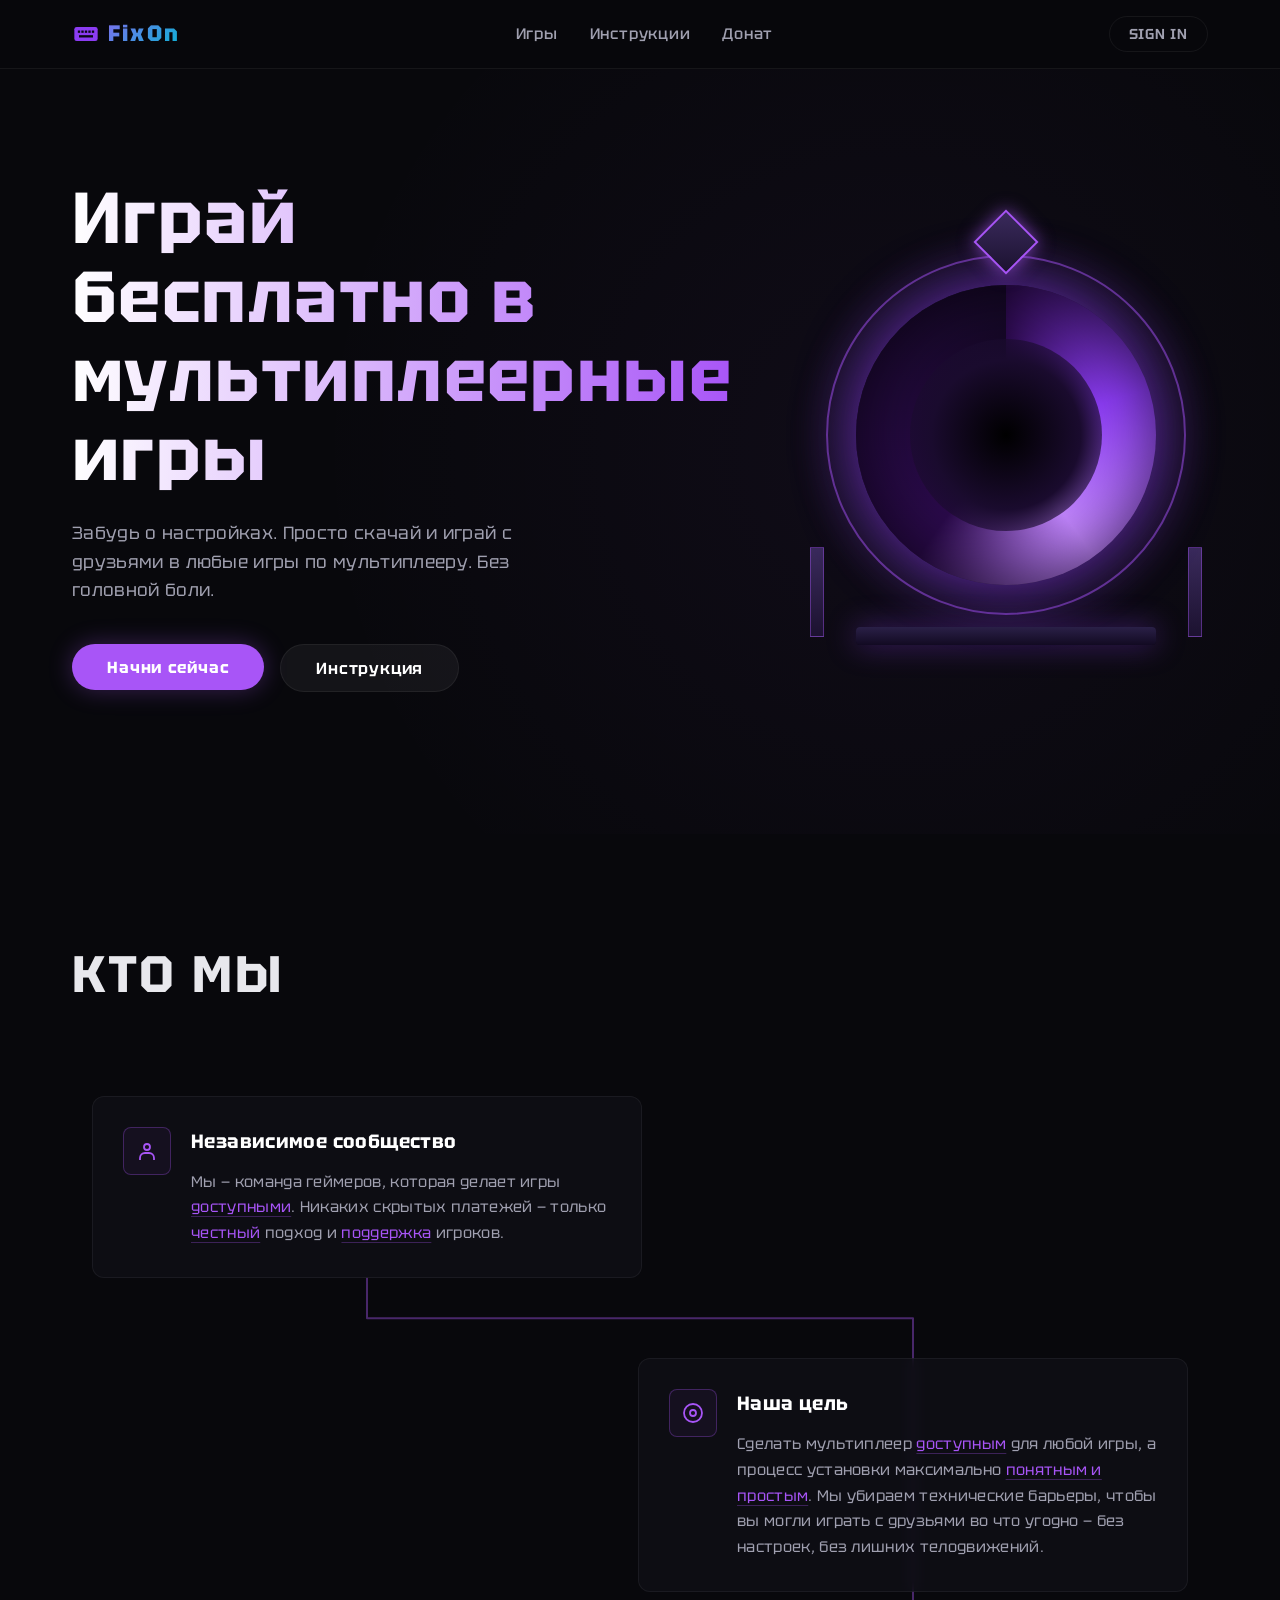
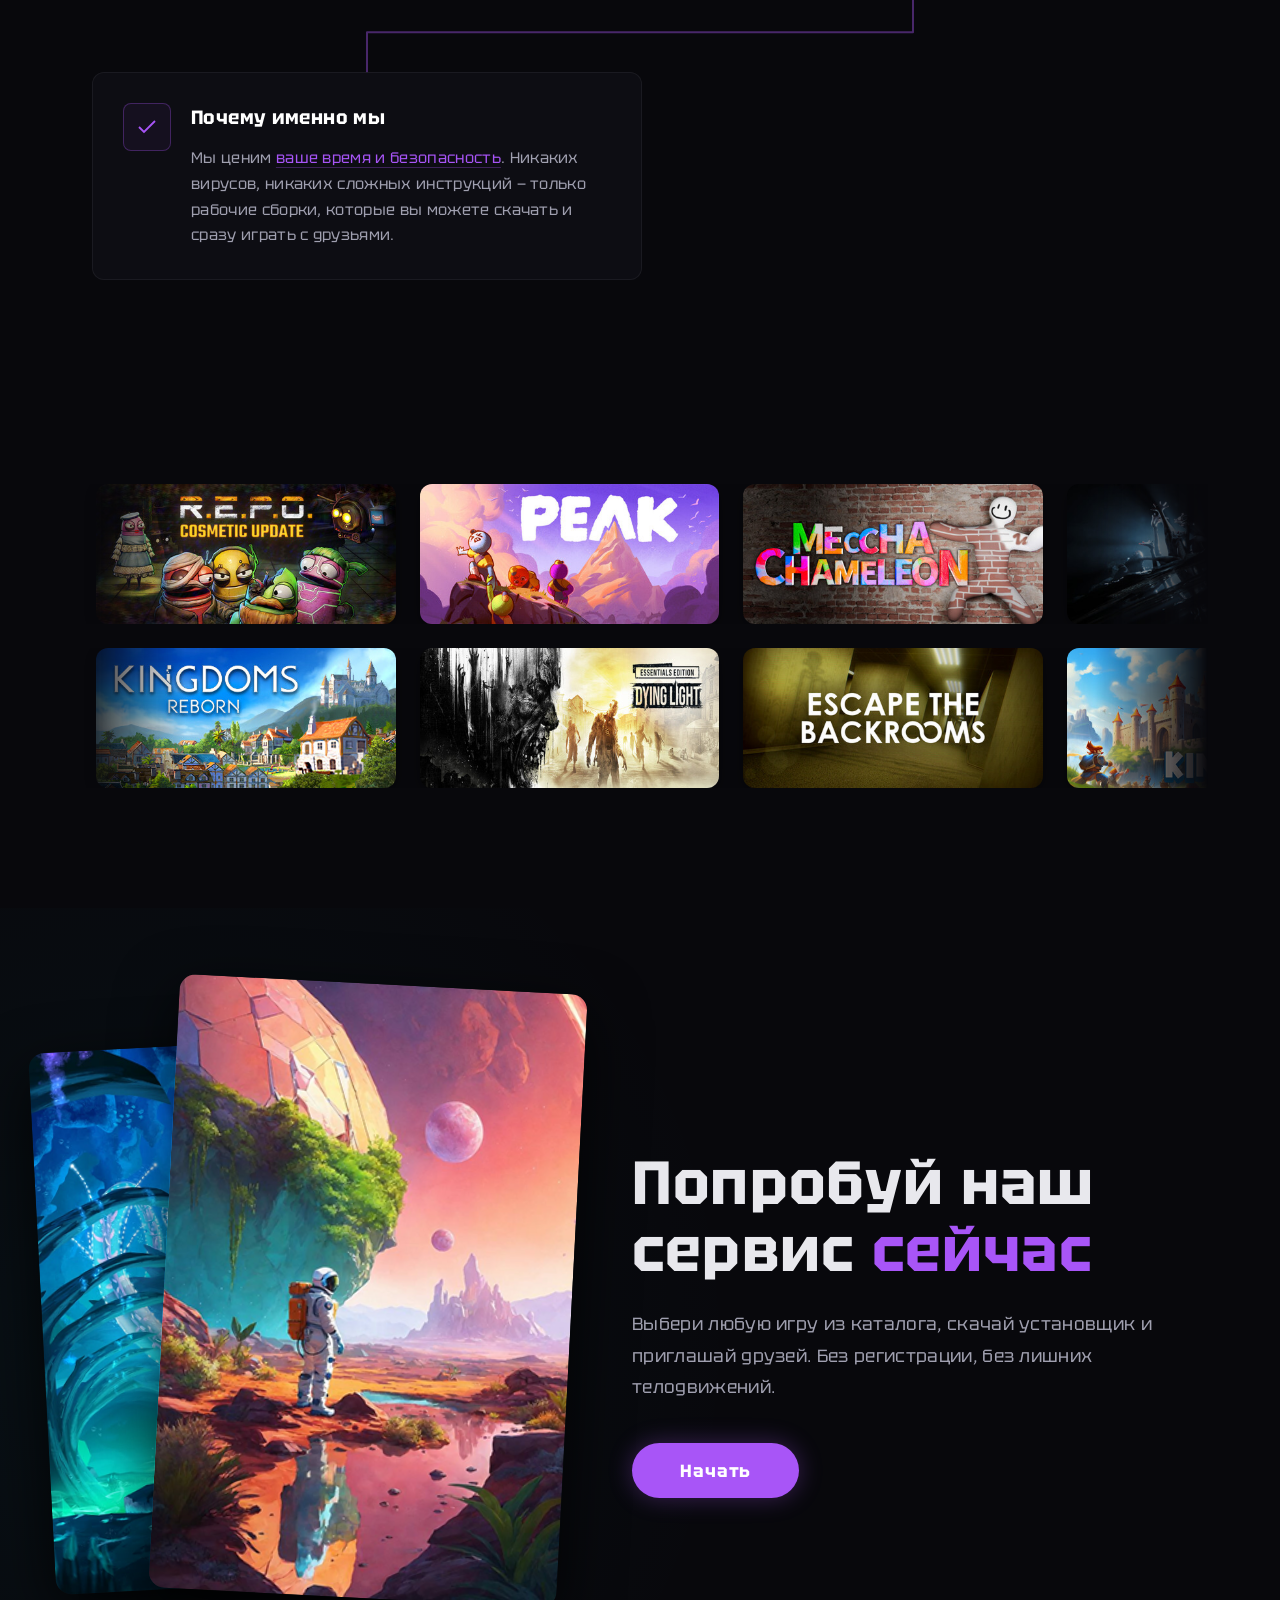
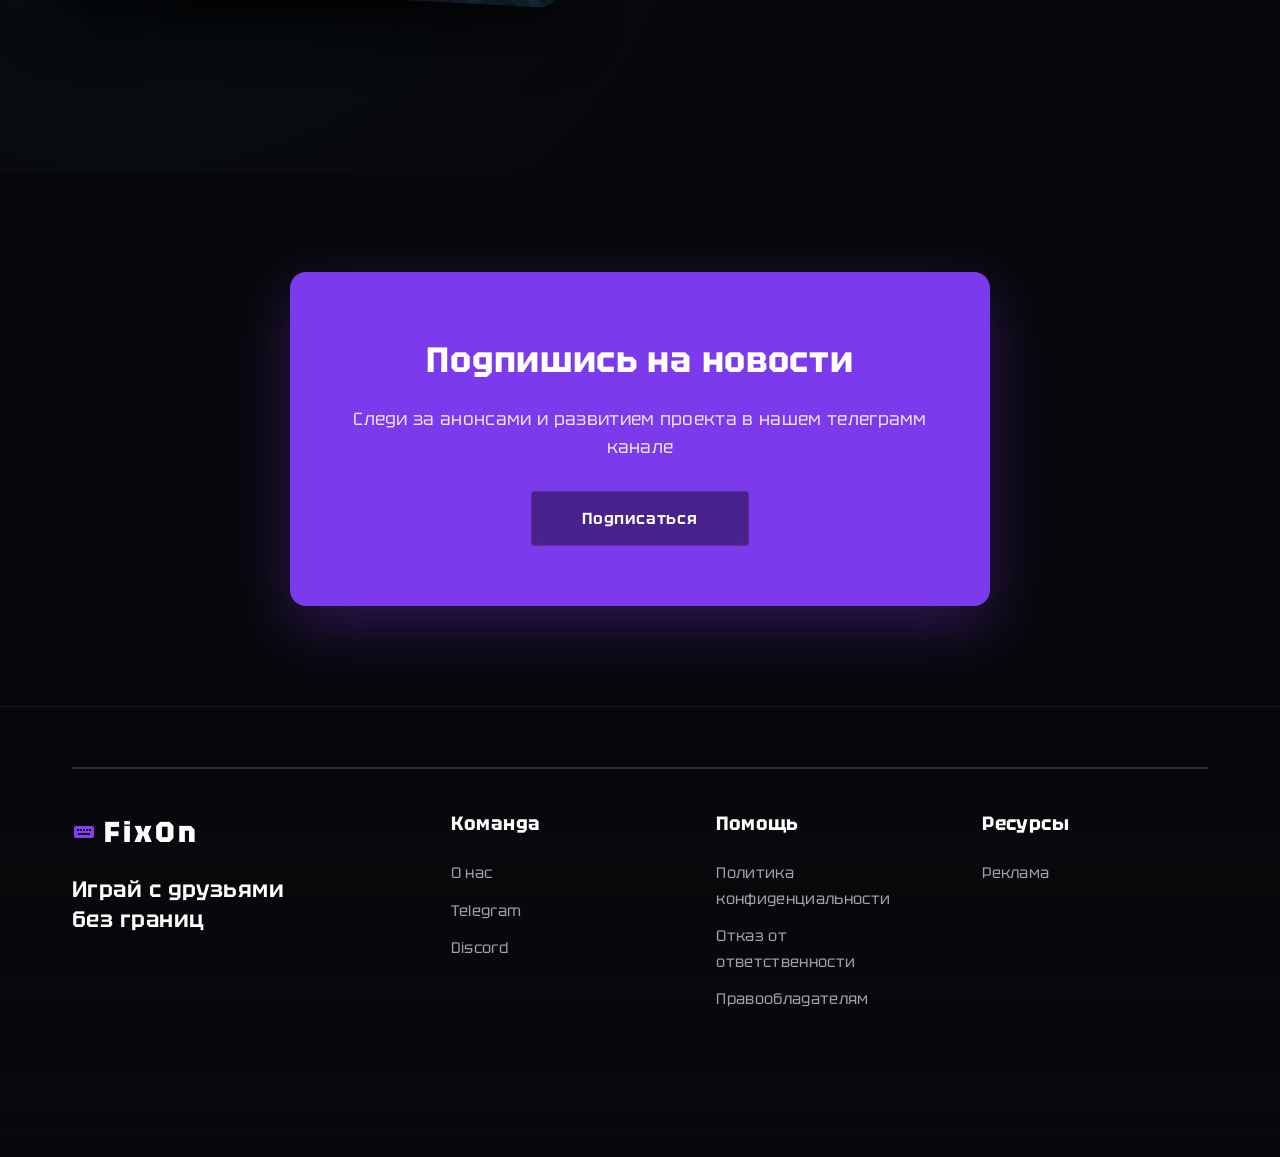
==== commit 73050325: "Закончил страницу, по прежнему лишний код есть у индекс и у всех файлов возможно, БЕЗ БЭКА" ====
--- a/index.html
+++ b/index.html
@@ -4,13 +4,12 @@
     <meta charset="UTF-8">
     <meta name="viewport" content="width=device-width, initial-scale=1.0">
     <title>FixOn</title>
+    <link rel="stylesheet" href="css/pages/index.css">
     <link rel="stylesheet" href="css/global/reset.css">
     <link rel="stylesheet" href="css/global/variables.css">
     <link rel="stylesheet" href="css/global/typography.css">
     <link rel="stylesheet" href="css/global/layout.css">
     <link rel="stylesheet" href="css/global/components.css">
-    <link rel="stylesheet" href="css/pages/index.css">
-    <!-- Подключение шрифта Inter для красоты -->
     <link rel="preconnect" href="https://fonts.googleapis.com">
     <link rel="preconnect" href="https://fonts.gstatic.com" crossorigin>
     <link href="https://fonts.googleapis.com/css2?family=Tektur:wght@400;500;600;700;800;900&display=swap" rel="stylesheet">
@@ -38,7 +37,7 @@
                 <a href="#">Инструкции</a>
                 <a href="#">Донат</a>
             </nav>
-            <button class="signin">SIGN IN</button>
+            <a href="sing_in.html"><button class="signin">SIGN IN</button></a>
         </div>
     </header>
 
@@ -49,8 +48,8 @@
                 <h1>Играй<br>бесплатно в<br>мультиплеерные<br>игры</h1>
                 <p>Забудь о настройках. Просто скачай и играй с друзьями в любые игры по мультиплееру. Без головной боли.</p>
                 <div class="hero-buttons">
-                    <button class="btn-primary">Начни сейчас</button>
-                    <button class="btn-secondary">Инструкция</button>
+                    <a href="store.html"><button class="btn-primary">Начни сейчас</button></a>
+                    <a href=""><button class="btn-secondary">Инструкция</button></a>
                 </div>
             </div>
             <div class="portal-wrap">
@@ -67,7 +66,6 @@
         </div>
     </section>
 
-        <!-- Секция "Кто мы" -->
     <section class="whoweare reveal" id="whoweare">
         <div class="container">
             <div class="who-header">
@@ -75,12 +73,9 @@
             </div>
             
             <div class="who-track" id="whoTrack">
-                <!-- Фоновый SVG с линией -->
                 <div class="arrow-svg-wrap">
                     <svg id="arrowSvg" width="100%" height="100%" viewBox="0 0 1000 600" style="position:absolute; inset:0; width:100%; height:100%;">
-                        <!-- Сама линия -->
                         <path id="arrowPath" fill="none" stroke="#a855f7" stroke-width="2" stroke-linejoin="round" stroke-linecap="round" />
-                        <!-- Кругляшок в конце -->
                         <circle id="arrowMover" r="5" fill="#a855f7" style="filter: drop-shadow(0 0 6px rgba(168, 85, 247, 0.8));"/>
                     </svg>
                 </div>
@@ -124,7 +119,6 @@
         </div>
     </section>
 
-    <!-- Секция "Игры" (Двойная бесконечная карусель) -->
     <section class="games_slide reveal">
         <div class="container">
             
@@ -167,19 +161,14 @@
         </div>
     </section>
 
-    <!-- Секция "Попробуй сейчас" с НАЛОЖЕННЫМИ КАРТИНКАМИ -->
     <section class="zaziv reveal">
         <div class="container zaziv-content">
             <div class="image-stack-wrapper">
-                <!-- Задняя картинка (синяя) -->
                 <div class="image-back">
-                    <!-- Замените src на путь к вашей синей картинке -->
                     <img src="img/back.png" alt="Back">
                 </div>
                 
-                <!-- Передняя картинка (оранжевая) -->
                 <div class="image-front">
-                    <!-- Замените src на путь к вашей оранжевой картинке -->
                     <img src="img/front.png" alt="Front">
                 </div>
             </div>
@@ -187,18 +176,17 @@
             <div class="zaziv-text">
                 <h2>Попробуй наш сервис <span class="highlight">сейчас</span></h2>
                 <p>Выбери любую игру из каталога, скачай установщик и приглашай друзей. Без регистрации, без лишних телодвижений.</p>
-                <button class="btn-primary btn-large">Начать</button>
-            </div>
-        </div>
-    </section>
-
-        <!-- Секция Подписки (CTA) -->
+                <a href="store.html"><button class="btn-primary btn-large">Начать</button></a>
+            </div>
+        </div>
+    </section>
+
     <section class="cta-section reveal">
         <div class="container cta-container">
             <div class="cta-box">
                 <h2>Подпишись на новости</h2>
                 <p>Следи за анонсами и развитием проекта в нашем телеграмм канале</p>
-                <a href="#" class="cta-btn">Подписаться</a>
+                <a href="https://t.me/FixOnGame" class="cta-btn">Подписаться</a>
             </div>
         </div>
     </section>
@@ -223,18 +211,18 @@
                 <div class="footer-col reveal reveal-delay-1">
                     <h4>Команда</h4>
                     <ul>
-                        <li><a href="#">О нас</a></li>
+                        <li><a href="#whoweare">О нас</a></li>
                         <li><a href="https://t.me/FixOnGame">Telegram</a></li>
-                        <li><a href="#">Discord</a></li>
+                        <li><a href="https://discord.gg/fbpxHDyUVf">Discord</a></li>
                     </ul>
                 </div>
 
                 <div class="footer-col reveal reveal-delay-1">
                     <h4>Помощь</h4>
                     <ul>
-                        <li><a href="#">Политика<br>конфиденциальности</a></li>
-                        <li><a href="#">Отказ от<br>ответственности</a></li>
-                        <li><a href="#">Правообладателям</a></li>
+                        <li><a href="konfident.html">Политика<br>конфиденциальности</a></li>
+                        <li><a href="disclaimer_of_liability.html">Отказ от<br>ответственности</a></li>
+                        <li><a href="owner.html">Правообладателям</a></li>
                     </ul>
                 </div>
 
--- a/css/global/layout.css
+++ b/css/global/layout.css
@@ -110,4 +110,100 @@
     }
     .footer-slogan { font-size: 1.2rem; }
     .footer-bottom { justify-content: center; text-align: center; }
+}
+
+
+/* ХЕДЕР */
+header {
+  background: rgba(8, 8, 12, 0.85);
+  backdrop-filter: blur(12px);
+  position: sticky;
+  top: 0;
+  z-index: 100;
+  border-bottom: 1px solid var(--border);
+  padding: 1rem 0;
+}
+.header-inner {
+  display: flex;
+  justify-content: space-between;
+  align-items: center;
+  gap: 2rem;
+}
+.logo {
+  display: flex;
+  align-items: center;
+  gap: 8px;
+  font-weight: 800;
+  font-size: 1.4rem;
+  letter-spacing: 0.1em;
+  background: var(--gradient);
+  -webkit-background-clip: text;
+  -webkit-text-fill-color: transparent;
+  flex-shrink: 0;
+}
+.logo svg {
+  width: 28px;
+  height: 28px;
+}
+
+.search-wrapper {
+  flex-grow: 1;
+  max-width: 600px;
+  position: relative;
+}
+.search-wrapper input {
+  width: 100%;
+  background: var(--surface);
+  border: 1px solid var(--border);
+  border-radius: 50px;
+  padding: 10px 16px 10px 40px;
+  color: var(--text);
+  font-family: "Tektur", sans-serif;
+  font-size: 0.9rem;
+  outline: none;
+  transition: var(--transition);
+}
+.search-wrapper input:focus {
+  border-color: var(--accent);
+  box-shadow: 0 0 15px rgba(168, 85, 247, 0.1);
+}
+.search-wrapper svg {
+  position: absolute;
+  left: 14px;
+  top: 50%;
+  transform: translateY(-50%);
+  stroke: var(--text-secondary);
+  width: 16px;
+  height: 16px;
+}
+
+.header-nav {
+  display: flex;
+  gap: 1.5rem;
+  align-items: center;
+}
+.header-nav a {
+  color: var(--text-secondary);
+  font-size: 0.85rem;
+  font-weight: 500;
+}
+.header-nav a:hover {
+  color: #fff;
+}
+
+.header-actions {
+  display: flex;
+  align-items: center;
+  gap: 1.5rem;
+}
+.header-actions .btn-signin {
+  display: flex;
+  align-items: center;
+  gap: 6px;
+  color: var(--text-secondary);
+  transition: var(--transition);
+  cursor: pointer;
+}
+.header-actions .btn-signin:hover {
+  color: var(--accent);
 }
